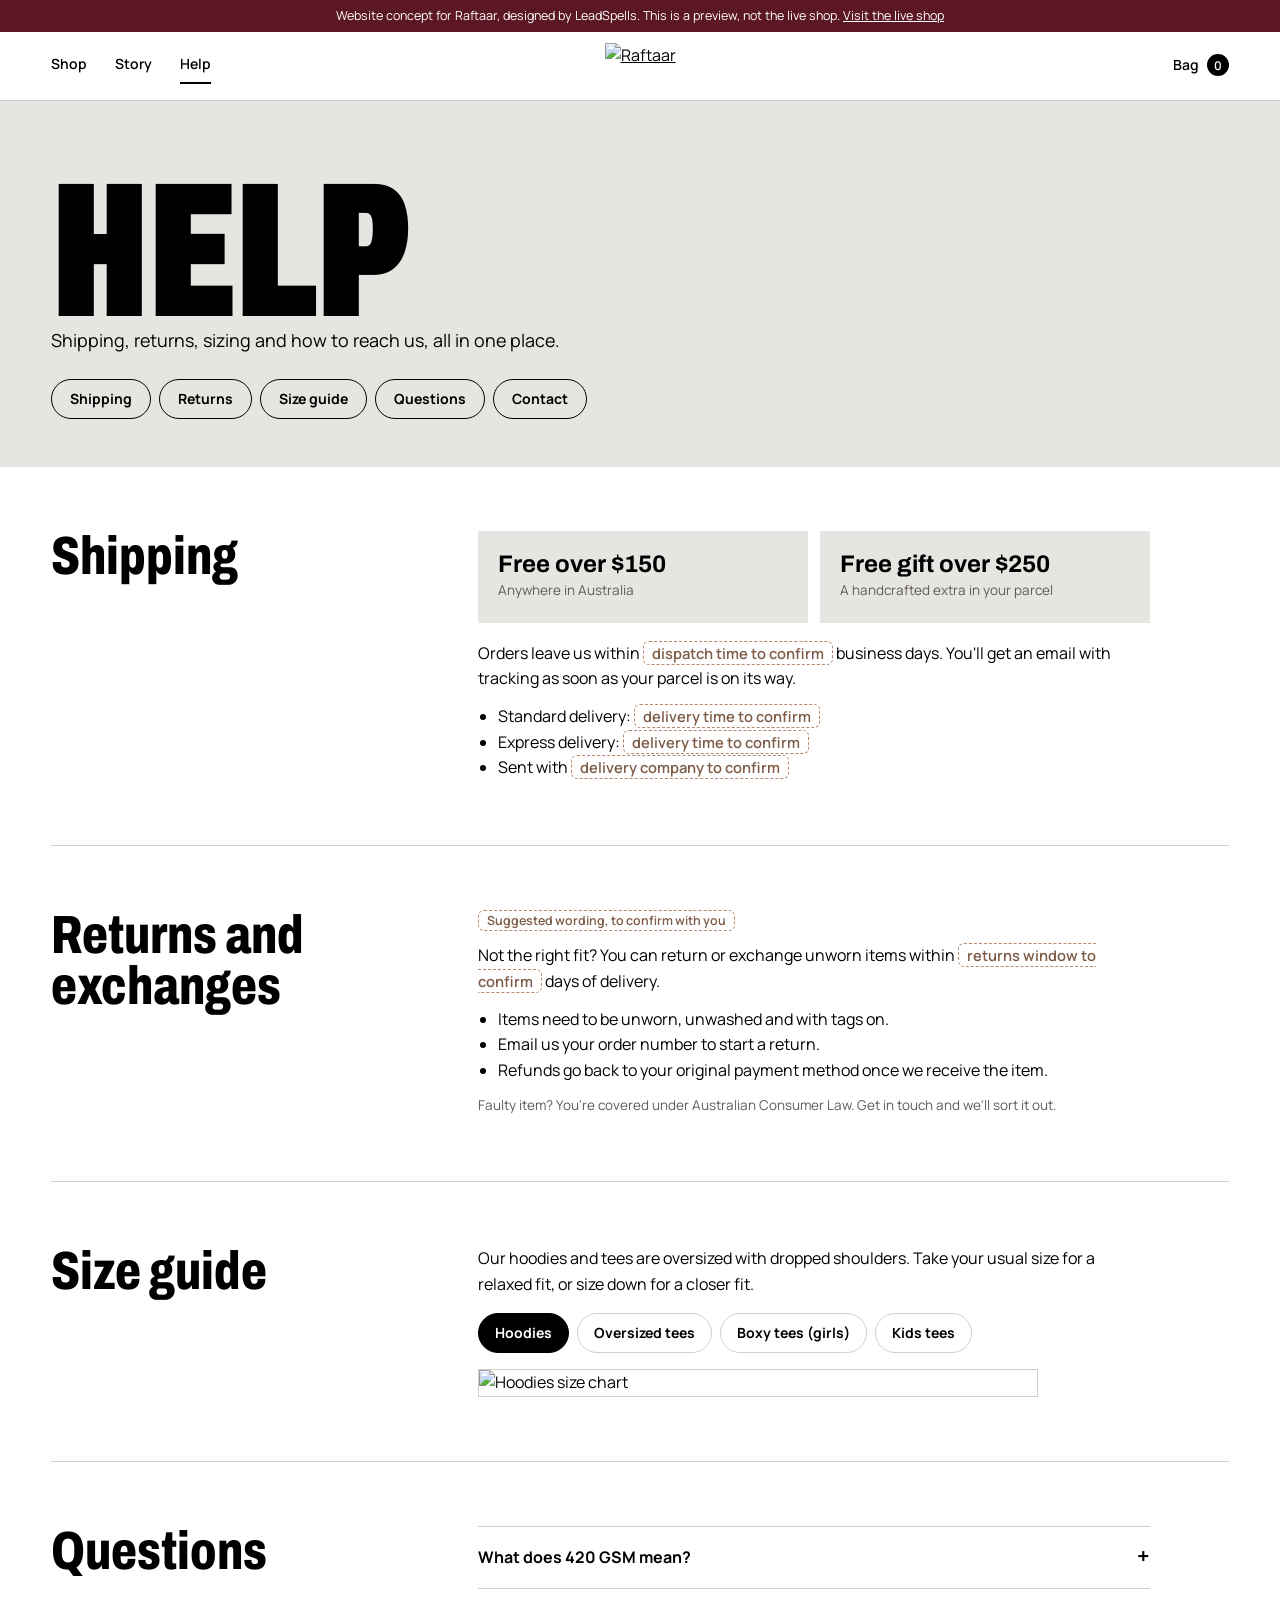
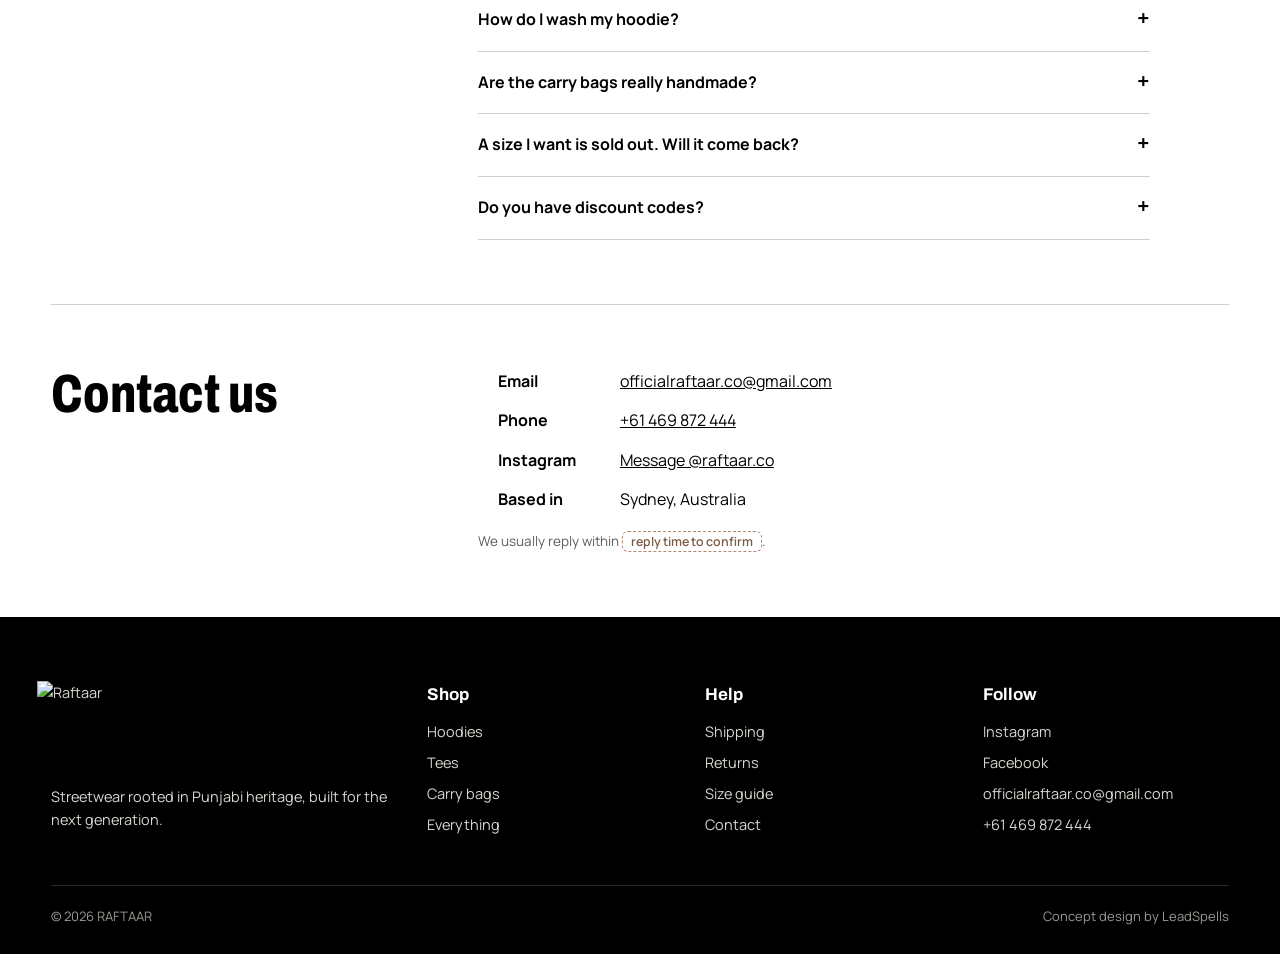
==== help.html @ 3ff2ffd4 "Raftaar website concept preview Co-Authored-By: Claude Opus 5.5 <noreply@anthropic.com> Claude-Sessi" ====
<!doctype html>
<html lang="en">
<head>
<meta charset="utf-8">
<meta name="viewport" content="width=device-width,initial-scale=1">
<meta name="robots" content="noindex,nofollow">
<title>Help | Raftaar concept</title>
<link rel="preconnect" href="https://fonts.googleapis.com"><link rel="preconnect" href="https://fonts.gstatic.com" crossorigin>
<link href="https://fonts.googleapis.com/css2?family=Archivo:wdth,wght@62..125,400..900&family=Manrope:wght@400;500;600;700;800&family=Noto+Sans+Gurmukhi:wght@700;900&display=swap" rel="stylesheet">
<link rel="stylesheet" href="assets/site.css">
</head>
<body data-page="help">
<div id="top"></div>
<main>
<section class="help-head">
  <div class="wrap">
    <h1 class="mega" style="font-size:clamp(88px,15vw,220px)">Help</h1>
    <p class="lead">Shipping, returns, sizing and how to reach us, all in one place.</p>
    <nav class="jump" aria-label="On this page"><a href="#shipping">Shipping</a><a href="#returns">Returns</a><a href="#sizing">Size guide</a><a href="#faq">Questions</a><a href="#contact">Contact</a></nav>
  </div>
</section>

<div class="wrap">
  <section class="hrow" id="shipping">
    <h2 class="h2">Shipping</h2>
    <div class="content">
      <div class="cards2">
        <div><b>Free over $150</b><span class="small">Anywhere in Australia</span></div>
        <div><b>Free gift over $250</b><span class="small">A handcrafted extra in your parcel</span></div>
      </div>
      <p>Orders leave us within <mark class="todo">dispatch time to confirm</mark> business days. You'll get an email with tracking as soon as your parcel is on its way.</p>
      <ul>
        <li>Standard delivery: <mark class="todo">delivery time to confirm</mark></li>
        <li>Express delivery: <mark class="todo">delivery time to confirm</mark></li>
        <li>Sent with <mark class="todo">delivery company to confirm</mark></li>
      </ul>
    </div>
  </section>

  <section class="hrow" id="returns">
    <h2 class="h2">Returns and exchanges</h2>
    <div class="content">
      <p class="small" style="margin-bottom:10px"><mark class="todo">Suggested wording, to confirm with you</mark></p>
      <p>Not the right fit? You can return or exchange unworn items within <mark class="todo">returns window to confirm</mark> days of delivery.</p>
      <ul>
        <li>Items need to be unworn, unwashed and with tags on.</li>
        <li>Email us your order number to start a return.</li>
        <li>Refunds go back to your original payment method once we receive the item.</li>
      </ul>
      <p class="small">Faulty item? You're covered under Australian Consumer Law. Get in touch and we'll sort it out.</p>
    </div>
  </section>

  <section class="hrow" id="sizing">
    <h2 class="h2">Size guide</h2>
    <div class="content">
      <p style="margin-bottom:16px">Our hoodies and tees are oversized with dropped shoulders. Take your usual size for a relaxed fit, or size down for a closer fit.</p>
      <div class="tabs" role="tablist">
        <button role="tab" data-k="hoodie">Hoodies</button>
        <button role="tab" data-k="tee">Oversized tees</button>
        <button role="tab" data-k="boxy">Boxy tees (girls)</button>
        <button role="tab" data-k="kids">Kids tees</button>
      </div>
      <div class="chart"></div>
    </div>
  </section>

  <section class="hrow" id="faq">
    <h2 class="h2">Questions</h2>
    <div class="content acc" style="margin-top:0">
      <details><summary>What does 420 GSM mean?</summary><div class="body"><p>It's the weight of the fabric. 420 GSM fleece is heavy and thick, so the hoodie feels warm and solid and keeps its shape wash after wash.</p></div></details>
      <details><summary>How do I wash my hoodie?</summary><div class="body"><p>Wash cold, inside out, and skip the tumble dryer to keep the print and embroidery looking new. <mark class="todo">care details to confirm</mark></p></div></details>
      <details><summary>Are the carry bags really handmade?</summary><div class="body"><p>Yes. Every carry bag is embroidered by hand by skilled artisans, so no two are exactly alike.</p></div></details>
      <details><summary>A size I want is sold out. Will it come back?</summary><div class="body"><p>Tap "Tell me when it's back" on the product page and we'll email you as soon as it's restocked.</p></div></details>
      <details><summary>Do you have discount codes?</summary><div class="body"><p>Join our email list for 10% off your first order. We also share new drops with the list first.</p></div></details>
    </div>
  </section>

  <section class="hrow" id="contact" style="border-bottom:0">
    <h2 class="h2">Contact us</h2>
    <div class="content">
      <ul class="contact-list">
        <li><b>Email</b><a href="mailto:officialraftaar.co@gmail.com">officialraftaar.co@gmail.com</a></li>
        <li><b>Phone</b><a href="tel:+61469872444">+61 469 872 444</a></li>
        <li><b>Instagram</b><a href="https://www.instagram.com/raftaar.co/" target="_blank" rel="noopener">Message @raftaar.co</a></li>
        <li><b>Based in</b><span>Sydney, Australia</span></li>
      </ul>
      <p class="small" style="margin-top:18px">We usually reply within <mark class="todo">reply time to confirm</mark>.</p>
    </div>
  </section>
</div>
</main>
<div id="foot"></div>
<script src="assets/site.js"></script>
</body>
</html>
---- assets/site.css ----
/* Raftaar website concept by LeadSpells */
:root{
  --studio:#E7E5E1;      /* matches Raftaar's studio photo backdrop */
  --white:#FFFFFF;
  --ink:#000000;
  --wine:#5C1724;        /* MAJAJAN / MINDSET hoodie */
  --tan:#B38970;         /* Raftaar's existing button colour */
  --mute:#5F5C57;
  --line:#D3D0CB;
  --display:"Archivo",system-ui,sans-serif;
  --body:"Manrope",system-ui,sans-serif;
  --gur:"Noto Sans Gurmukhi","Archivo",sans-serif;
  --pad:clamp(16px,4vw,56px);
  --max:1360px;
}
*{box-sizing:border-box;margin:0;padding:0}
html{scroll-behavior:smooth}
body{background:var(--white);color:var(--ink);font-family:var(--body);font-size:16px;line-height:1.6;-webkit-font-smoothing:antialiased;overflow-x:hidden}
img{display:block;max-width:100%}
a{color:inherit}
button{font:inherit;color:inherit;background:none;border:0;cursor:pointer}
:focus-visible{outline:2px solid var(--wine);outline-offset:3px}
.wrap{max-width:var(--max);margin:0 auto;padding:0 var(--pad)}

/* concept strip */
.concept{background:var(--wine);color:#fff;font-size:12.5px;text-align:center;padding:7px 16px;line-height:1.4}
.concept a{text-decoration:underline}

/* header */
.top{position:sticky;top:0;z-index:40;background:rgba(255,255,255,.94);backdrop-filter:blur(8px);border-bottom:1px solid var(--line)}
.top .wrap{display:grid;grid-template-columns:1fr auto 1fr;align-items:center;height:68px}
.top nav{display:flex;gap:28px;font-weight:600;font-size:14px}
.top nav a{text-decoration:none;padding:6px 0;border-bottom:2px solid transparent}
.top nav a[aria-current="page"]{border-color:var(--ink)}
.logo{justify-self:center}
.logo img{height:46px;width:auto}
.bagbtn{justify-self:end;display:flex;align-items:center;gap:8px;font-weight:600;font-size:14px}
.bagbtn .count{display:inline-grid;place-items:center;min-width:22px;height:22px;border-radius:11px;background:var(--ink);color:#fff;font-size:12px;padding:0 6px}
.menubtn{display:none}

/* type */
.mega{font-family:var(--display);font-weight:900;font-stretch:62%;font-variation-settings:"wdth" 62;line-height:.78;letter-spacing:-.01em;text-transform:uppercase}
.h1{font-family:var(--display);font-weight:800;font-stretch:75%;font-variation-settings:"wdth" 75;font-size:clamp(40px,6vw,88px);line-height:.92;letter-spacing:-.01em}
.h2{font-family:var(--display);font-weight:800;font-stretch:75%;font-variation-settings:"wdth" 75;font-size:clamp(32px,4.2vw,60px);line-height:.95}
.h3{font-family:var(--display);font-weight:700;font-size:22px;line-height:1.15}
.lead{font-size:clamp(17px,1.4vw,20px);line-height:1.55;max-width:34em}
.small{font-size:13.5px;color:var(--mute)}
.gur-outline{font-family:var(--gur);font-weight:900;color:transparent;-webkit-text-stroke:2px rgba(92,23,36,.2);line-height:1;white-space:nowrap;pointer-events:none;user-select:none}

/* buttons */
.btn{display:inline-flex;align-items:center;justify-content:center;gap:10px;height:52px;padding:0 28px;border-radius:999px;font-weight:700;font-size:15px;text-decoration:none;border:1.5px solid var(--ink);transition:background .2s,color .2s}
.btn.solid{background:var(--ink);color:#fff}
.btn.solid:hover{background:var(--wine);border-color:var(--wine)}
.btn.ghost:hover{background:var(--ink);color:#fff}
.btn.light{border-color:#fff;color:#fff}
.btn.light:hover{background:#fff;color:var(--ink)}
.btn.block{width:100%}
.linkbtn{font-weight:700;text-decoration:underline;text-underline-offset:4px}

/* HERO */
.hero{position:relative;background:var(--studio);overflow:hidden;min-height:min(92vh,880px);display:flex;flex-direction:column}
.hero-word{position:absolute;left:50%;bottom:-2vw;transform:translateX(-50%);font-size:28vw;color:var(--ink);white-space:nowrap;z-index:1}
.hero-word span{display:inline-block;transform:translateY(110%);animation:rise 1s cubic-bezier(.2,.8,.2,1) forwards}
@keyframes rise{to{transform:translateY(0)}}
.hero-photo{position:absolute;left:50%;bottom:0;transform:translateX(-50%);width:clamp(240px,27vw,420px);aspect-ratio:3/4.2;z-index:2;overflow:hidden;background:#cfccc7}
.hero-photo img{width:100%;height:100%;object-fit:cover;transition:opacity .9s}
.hero-photo img+img{position:absolute;inset:0;opacity:0}
.hero-copy{position:relative;z-index:3;padding:clamp(28px,5vw,64px) var(--pad) 0;display:grid;grid-template-columns:1fr 1fr;gap:24px;max-width:var(--max);margin:0 auto;width:100%}
.hero-copy .left{max-width:360px}
.hero-copy .left p{font-size:18px;line-height:1.45;margin:14px 0 22px}
.newin{justify-self:end;align-self:start;display:grid;grid-template-columns:76px 1fr;gap:14px;align-items:center;background:var(--white);padding:10px 18px 10px 10px;text-decoration:none;max-width:300px}
.newin img{width:76px;height:96px;object-fit:cover;background:var(--studio)}
.newin b{display:block;font-family:var(--display);font-size:18px;line-height:1.1}
.newin span{font-size:13.5px;color:var(--mute)}

/* ticker */
.ticker{background:var(--ink);color:#fff;overflow:hidden;white-space:nowrap;padding:14px 0;font-weight:600;font-size:15px}
.ticker .track{display:inline-flex;gap:40px;animation:tick 34s linear infinite;padding-left:40px}
.ticker i{display:inline-block;width:8px;height:8px;background:var(--tan);transform:rotate(45deg);margin-left:40px;vertical-align:middle}
@keyframes tick{to{transform:translateX(-50%)}}

/* sections */
.sec{padding:clamp(64px,9vw,128px) 0}
.sec.studio{background:var(--studio)}
.sec-head{display:flex;justify-content:space-between;align-items:end;gap:24px;margin-bottom:clamp(28px,4vw,48px);flex-wrap:wrap}
.sec-head p{max-width:30em;color:var(--mute)}

/* feature (giant word behind product) */
.feature{position:relative;overflow:hidden;background:var(--studio)}
.gur-outline.strong{-webkit-text-stroke-color:var(--wine)}
.feature .bgword{position:absolute;top:50%;left:0;transform:translateY(-50%);font-size:clamp(140px,24vw,380px);will-change:transform}
.feature .grid{position:relative;display:grid;grid-template-columns:1fr minmax(260px,420px) 1fr;gap:clamp(20px,4vw,56px);align-items:center}
.feature .photo{position:relative;aspect-ratio:3/4;background:var(--studio);overflow:hidden}
.feature .photo img{position:absolute;inset:0;width:100%;height:100%;object-fit:cover;transition:opacity .5s}
.feature .photo img.back{opacity:0}
.feature .photo.turned img.back{opacity:1}
.feature .photo.turned img.front{opacity:0}
.feature .turn{position:absolute;bottom:14px;left:50%;transform:translateX(-50%);background:#fff;border-radius:999px;padding:9px 18px;font-weight:700;font-size:14px}
.feature .txt p{margin:16px 0 26px;max-width:24em}
.feature .facts{list-style:none;display:grid;gap:12px;font-weight:600}
.feature .facts li{border-top:1px solid var(--line);padding-top:12px}
.price{font-family:var(--display);font-weight:700;font-size:22px}

/* rail */
.rail-stage{position:relative;padding-top:6px}
.rail-bar{position:absolute;left:0;right:0;top:20px;height:8px;border-radius:8px;background:linear-gradient(180deg,#f3f2ef 0%,#cfccc6 45%,#8e8a84 100%);z-index:3}
.rail{position:relative;display:flex;justify-content:safe center;gap:clamp(4px,1vw,14px);overflow-x:auto;scroll-snap-type:x mandatory;scrollbar-width:none;padding:0 4px 30px}
.rail::-webkit-scrollbar{display:none}
.r-item{position:relative;flex:0 0 auto;width:clamp(116px,11vw,150px);perspective:900px;scroll-snap-align:center;-webkit-tap-highlight-color:transparent}
.r-item .hanger{display:block;width:72%;height:44px;margin:0 auto -4px;position:relative;z-index:4}
.r-item .swing{transform-origin:50% 0}
.r-item .garment{position:relative;aspect-ratio:3/4;transform-style:preserve-3d;transform-origin:50% 0;transform:rotateY(34deg) scale(.94);transition:transform .7s cubic-bezier(.2,.8,.2,1),filter .4s}
.r-item .face{position:absolute;inset:0;backface-visibility:hidden;-webkit-backface-visibility:hidden}
.r-item .face img{width:118%;max-width:none;margin:-14% 0 0 -9%;mix-blend-mode:multiply;filter:brightness(1.09) contrast(1.06);-webkit-mask-image:radial-gradient(ellipse 58% 54% at 50% 50%,#000 78%,transparent 100%);mask-image:radial-gradient(ellipse 58% 54% at 50% 50%,#000 78%,transparent 100%)}
.r-item .face.back{transform:rotateY(180deg)}
.rail.focus .r-item:not(.active) .garment{filter:grayscale(.5) opacity(.4)}
.r-item:hover .garment,.r-item.active .garment{transform:rotateY(0) scale(1.12)}
.r-item.active.flipped .garment{transform:rotateY(180deg) scale(1.12)}
.r-item.active .swing{animation:swing 1.4s ease-out}
@keyframes swing{20%{transform:rotate(4deg)}45%{transform:rotate(-3deg)}70%{transform:rotate(1.5deg)}100%{transform:rotate(0)}}
.rail-info{text-align:center;min-height:150px}
.rail-info .name{font-family:var(--display);font-weight:800;font-size:26px}
.rail-info .meta{color:var(--mute);margin-top:4px}
.rail-info .actions{display:flex;gap:10px;justify-content:center;margin-top:16px;flex-wrap:wrap}

/* category tiles */
.cats{display:grid;grid-template-columns:repeat(3,1fr);gap:clamp(10px,1.4vw,20px)}
.cat{position:relative;aspect-ratio:3/4.2;overflow:hidden;background:var(--studio);text-decoration:none;color:#fff}
.cat img{width:100%;height:100%;object-fit:cover;transition:transform .8s cubic-bezier(.2,.8,.2,1)}
.cat:hover img{transform:scale(1.04)}
.cat::after{content:"";position:absolute;inset:0;background:linear-gradient(180deg,transparent 55%,rgba(0,0,0,.55))}
.cat .lbl{position:absolute;left:20px;bottom:16px;z-index:2}
.cat .lbl b{display:block;font-size:clamp(44px,5vw,72px)}
.cat .lbl span{font-weight:600}

/* step-forward row */
.fam{display:flex;gap:8px;height:clamp(420px,46vw,620px)}
.fam .p{position:relative;flex:1 1 0;min-width:0;overflow:hidden;background:var(--studio);transition:flex-grow .6s cubic-bezier(.2,.8,.2,1),filter .5s;cursor:pointer}
.fam .p img{position:absolute;inset:0;width:100%;height:100%;object-fit:cover;object-position:center 20%}
.fam.focus .p:not(.on){filter:grayscale(1) brightness(.92)}
.fam .p.on{flex-grow:3.2}
.fam .cap{position:absolute;left:0;right:0;bottom:0;padding:18px;background:linear-gradient(transparent,rgba(0,0,0,.6));color:#fff;opacity:0;transform:translateY(12px);transition:.45s}
.fam .p.on .cap{opacity:1;transform:none}
.fam .cap b{font-family:var(--display);font-size:22px;display:block}
.fam .cap span{font-size:15px}
.fam .cap a{color:#fff;font-weight:700;font-size:14px}

/* proof */
.quote{font-family:var(--display);font-weight:800;font-stretch:75%;font-variation-settings:"wdth" 75;font-size:clamp(34px,5vw,72px);line-height:1;max-width:14em}
.quote-src{margin-top:16px;color:var(--mute)}
.facts4{display:grid;grid-template-columns:repeat(4,1fr);gap:0;margin-top:clamp(40px,6vw,72px);border-top:1.5px solid var(--ink)}
.facts4 div{padding:22px 20px 0 0}
.facts4 b{display:block;font-family:var(--display);font-size:clamp(22px,2.2vw,30px);line-height:1.05;margin-bottom:6px}
.facts4 span{color:var(--mute);font-size:14.5px}

/* join */
.join{background:var(--wine);color:#fff}
.join .wrap{display:grid;grid-template-columns:1.2fr 1fr;gap:40px;align-items:end}
.join form{display:flex;gap:10px;flex-wrap:wrap}
.join input{flex:1 1 220px;height:52px;border-radius:999px;border:1.5px solid rgba(255,255,255,.6);background:transparent;color:#fff;padding:0 22px;font:inherit}
.join input::placeholder{color:rgba(255,255,255,.75)}
.join .btn{background:#fff;color:var(--wine);border-color:#fff}
.join .note{flex-basis:100%;font-size:13.5px;opacity:.85;min-height:20px}

/* footer */
footer{background:var(--ink);color:#d9d6d1;padding:64px 0 28px;font-size:14.5px}
footer .cols{display:grid;grid-template-columns:1.4fr 1fr 1fr 1fr;gap:32px}
footer img{height:88px;margin-left:-14px;width:auto;margin-bottom:16px}
footer h4{color:#fff;font-family:var(--display);font-size:17px;margin-bottom:12px}
footer ul{list-style:none;display:grid;gap:8px}
footer a{text-decoration:none}
footer a:hover{color:#fff;text-decoration:underline}
footer .base{margin-top:48px;padding-top:20px;border-top:1px solid #2a2a2a;display:flex;justify-content:space-between;gap:16px;flex-wrap:wrap;font-size:13px;color:#9c9893}

/* SHOP */
.shop-head{padding:clamp(40px,6vw,80px) 0 28px;background:var(--studio)}
.shop-head .row{display:flex;justify-content:space-between;align-items:end;gap:24px;flex-wrap:wrap}
.chips{display:flex;gap:8px;flex-wrap:wrap;margin-top:28px}
.chip{height:40px;padding:0 18px;border-radius:999px;border:1.5px solid var(--ink);font-weight:700;font-size:14px}
.chip[aria-pressed="true"]{background:var(--ink);color:#fff}
.sort{height:40px;border-radius:999px;border:1.5px solid var(--line);padding:0 14px;font:inherit;font-weight:600;background:#fff}
.grid-p{display:grid;grid-template-columns:repeat(4,1fr);gap:clamp(12px,1.6vw,24px) clamp(10px,1.2vw,18px);padding:clamp(28px,4vw,48px) 0 clamp(64px,8vw,110px)}
.card{text-decoration:none;display:block}
.card .ph{position:relative;aspect-ratio:4/5;background:var(--studio);overflow:hidden}
.card .ph img{position:absolute;inset:0;width:100%;height:100%;object-fit:cover;transition:opacity .45s}
.card .ph img.alt{opacity:0}
.card:hover .ph img.alt{opacity:1}
.card .tag{position:absolute;top:10px;left:10px;background:#fff;border:1px solid var(--line);font-size:12.5px;font-weight:700;padding:4px 10px;border-radius:999px;z-index:2}
.card .tag.wine{background:var(--wine);border-color:var(--wine);color:#fff}
.card .row{display:flex;justify-content:space-between;gap:10px;margin-top:12px;align-items:baseline}
.card .nm{font-weight:700;font-size:15.5px;line-height:1.3}
.card .pr{font-weight:700;white-space:nowrap}
.card .dots{display:flex;gap:6px;margin-top:8px}
.card .dots i{width:14px;height:14px;border-radius:50%;border:1px solid rgba(0,0,0,.25)}
.card .gur{font-family:var(--gur);font-weight:700;color:var(--wine);font-size:15px}

/* PRODUCT */
.pdp{display:grid;grid-template-columns:1.35fr 1fr;gap:clamp(24px,4vw,64px);padding:clamp(24px,3vw,40px) 0 clamp(64px,8vw,110px)}
.gallery{display:grid;grid-template-columns:1fr 1fr;gap:8px;align-content:start}
.gallery figure{background:var(--studio);aspect-ratio:4/5;overflow:hidden}
.gallery figure:first-child{grid-column:1/-1;aspect-ratio:1/1}
.gallery img{width:100%;height:100%;object-fit:cover}
.buy{position:sticky;top:92px;align-self:start}
.crumb{font-size:13.5px;color:var(--mute);margin-bottom:14px}
.crumb a{text-decoration:none}
.buy .h1{font-size:clamp(40px,4.4vw,64px)}
.buy .tagline{margin:12px 0 16px;font-size:17px;max-width:28em}
.opt{margin-top:24px}
.opt-h{display:flex;justify-content:space-between;align-items:baseline;font-weight:700;margin-bottom:10px}
.swatches{display:flex;gap:10px}
.sw{width:40px;height:40px;border-radius:50%;border:1px solid rgba(0,0,0,.2);position:relative}
.sw[aria-pressed="true"]::after{content:"";position:absolute;inset:-5px;border-radius:50%;border:2px solid var(--ink)}
.sizes{display:grid;grid-template-columns:repeat(5,1fr);gap:8px}
.sz{height:48px;border:1.5px solid var(--line);font-weight:700;border-radius:6px}
.sz[aria-pressed="true"]{border-color:var(--ink);background:var(--ink);color:#fff}
.sz.out{color:#9a968f;background:repeating-linear-gradient(135deg,transparent 0 6px,#f0eeea 6px 7px)}
.sz.out[aria-pressed="true"]{background:var(--mute);border-color:var(--mute);color:#fff}
.notify{display:none;margin-top:12px;gap:8px}
.notify.show{display:flex}
.notify input{flex:1;height:48px;border:1.5px solid var(--line);border-radius:999px;padding:0 18px;font:inherit}
.shipnote{margin-top:16px;font-size:14.5px;color:var(--mute)}
.shipnote b{color:var(--ink)}
.acc{margin-top:28px;border-top:1px solid var(--line)}
.acc details{border-bottom:1px solid var(--line)}
.acc summary{list-style:none;cursor:pointer;padding:18px 0;font-weight:700;display:flex;justify-content:space-between}
.acc summary::-webkit-details-marker{display:none}
.acc summary::after{content:"+";font-size:22px;line-height:1}
.acc details[open] summary::after{content:"–"}
.acc .body{padding:0 0 20px;color:#2b2a28}
.acc ul{padding-left:18px}
.todo{background:transparent;border:1.5px dashed var(--tan);color:#7d5b46;padding:1px 8px;border-radius:6px;font-weight:600;font-size:.92em}

/* drawers */
.scrim{position:fixed;inset:0;background:rgba(0,0,0,.4);opacity:0;pointer-events:none;transition:opacity .3s;z-index:60}
.scrim.on{opacity:1;pointer-events:auto}
.drawer{position:fixed;top:0;right:0;height:100%;width:min(440px,100%);background:#fff;z-index:70;transform:translateX(100%);transition:transform .45s cubic-bezier(.2,.8,.2,1);display:flex;flex-direction:column}
.drawer.on{transform:none}
.drawer header{display:flex;justify-content:space-between;align-items:center;padding:20px 24px;border-bottom:1px solid var(--line)}
.drawer header b{font-family:var(--display);font-size:22px}
.drawer .inner{flex:1;overflow:auto;padding:20px 24px}
.drawer footer{background:#fff;color:var(--ink);padding:18px 24px 24px;border-top:1px solid var(--line);font-size:15px}
.meter{margin-bottom:18px}
.meter p{font-size:14.5px;margin-bottom:8px}
.meter .bar{height:6px;background:var(--studio);border-radius:6px;overflow:hidden}
.meter .bar i{display:block;height:100%;background:var(--wine);transition:width .5s}
.line{display:grid;grid-template-columns:72px 1fr auto;gap:14px;padding:14px 0;border-bottom:1px solid var(--line);align-items:center}
.line img{width:72px;height:90px;object-fit:cover;background:var(--studio)}
.line .q{display:flex;align-items:center;gap:10px;margin-top:6px;font-weight:700}
.line .q button{width:28px;height:28px;border:1px solid var(--line);border-radius:50%}
.addons{margin-top:22px}
.addons h5{font-family:var(--display);font-size:17px;margin-bottom:10px}
.addon{display:grid;grid-template-columns:56px 1fr auto;gap:12px;align-items:center;padding:8px 0}
.addon img{width:56px;height:56px;object-fit:cover;background:var(--studio)}
.addon button{border:1.5px solid var(--ink);border-radius:999px;padding:6px 14px;font-weight:700;font-size:13px}
.total{display:flex;justify-content:space-between;font-weight:700;font-size:17px;margin-bottom:12px}
.empty{color:var(--mute);padding:20px 0}
.chart img{width:100%;border:1px solid var(--line)}

/* STORY */
.story-hero{position:relative;height:min(92vh,900px);overflow:hidden;background:#5a4a35}
.story-hero img{width:100%;height:100%;object-fit:cover;object-position:center 40%}
.story-hero .mega{position:absolute;left:var(--pad);bottom:-1.6vw;font-size:21vw;color:#fff;mix-blend-mode:normal}
.story-hero p{position:absolute;right:var(--pad);top:clamp(28px,6vw,72px);max-width:340px;color:#fff;font-size:19px;line-height:1.4;text-shadow:0 1px 18px rgba(0,0,0,.35)}
.chapter{display:grid;grid-template-columns:1fr 1fr;gap:clamp(24px,5vw,80px);align-items:center}
.chapter.flip .media{order:2}
.chapter .media{aspect-ratio:4/5;background:var(--studio);overflow:hidden}
.chapter .media img{width:100%;height:100%;object-fit:cover}
.chapter p+p{margin-top:14px}
.chapter .txt{max-width:34em}
.meaning{display:grid;grid-template-columns:repeat(4,1fr);gap:clamp(12px,1.6vw,22px)}
.meaning a{text-decoration:none}
.meaning .ph{aspect-ratio:3/4;background:var(--studio);overflow:hidden;margin-bottom:12px}
.meaning img{width:100%;height:100%;object-fit:cover}
.meaning b{font-family:var(--display);font-size:24px;display:block}
.meaning span{color:var(--mute);font-size:15px}
.totes{display:grid;grid-template-columns:repeat(7,1fr);gap:10px}
.totes a{text-decoration:none;text-align:center}
.totes .ph{aspect-ratio:3/4;background:var(--studio);overflow:hidden;margin-bottom:8px}
.totes img{width:100%;height:100%;object-fit:cover}
.totes span{font-family:var(--gur);font-weight:700;color:var(--wine)}
.closing{text-align:center}
.closing .h1{max-width:12em;margin:0 auto 26px}
.bgword-wrap{position:relative;overflow:hidden}
.bgword-wrap .gur-outline{position:absolute;left:-1vw;bottom:-.22em;font-size:clamp(120px,20vw,320px)}

/* HELP */
.help-head{background:var(--studio);padding:clamp(40px,6vw,80px) 0 clamp(28px,4vw,48px)}
.jump{display:flex;gap:8px;flex-wrap:wrap;margin-top:24px}
.jump a{height:40px;display:inline-flex;align-items:center;padding:0 18px;border-radius:999px;border:1.5px solid var(--ink);font-weight:700;font-size:14px;text-decoration:none}
.jump a:hover{background:var(--ink);color:#fff}
.hrow{display:grid;grid-template-columns:minmax(200px,1fr) 2fr;gap:clamp(20px,4vw,64px);padding:clamp(40px,5vw,64px) 0;border-bottom:1px solid var(--line);scroll-margin-top:90px}
.hrow .content{max-width:42em}
.hrow .content p+p,.hrow .content p+ul,.hrow .content ul+p{margin-top:12px}
.hrow ul{padding-left:20px}
.cards2{display:grid;grid-template-columns:1fr 1fr;gap:12px;margin-bottom:18px}
.cards2 div{background:var(--studio);padding:20px}
.cards2 b{display:block;font-family:var(--display);font-size:24px;line-height:1.1}
.tabs{display:flex;gap:8px;flex-wrap:wrap;margin-bottom:16px}
.tabs button{height:40px;padding:0 16px;border-radius:999px;border:1.5px solid var(--line);font-weight:700;font-size:14px}
.tabs button[aria-selected="true"]{border-color:var(--ink);background:var(--ink);color:#fff}
.chart img{max-width:560px}
.contact-list{list-style:none;display:grid;gap:14px}
.contact-list li{display:grid;grid-template-columns:110px 1fr;gap:12px}
.contact-list b{font-weight:700}

/* responsive */
@media (max-width:1000px){
  .facts4{grid-template-columns:repeat(2,1fr)}
}
@media (max-width:900px){
  .grid-p{grid-template-columns:repeat(3,1fr)}
  .grid-p.more{grid-template-columns:repeat(4,1fr)}
}
@media (max-width:760px){
  .top .wrap{grid-template-columns:auto 1fr auto;height:60px}
  .top nav{display:none}
  .top nav.open{display:flex;position:absolute;top:60px;left:0;right:0;background:#fff;flex-direction:column;gap:0;border-bottom:1px solid var(--line)}
  .top nav.open a{padding:16px var(--pad);border:0;border-top:1px solid var(--line)}
  .menubtn{display:block;font-weight:700;font-size:14px}
  .logo{justify-self:center}
  .logo img{height:40px}
  .hero{min-height:640px}
  .hero-copy{grid-template-columns:1fr}
  .hero-copy .left p{font-size:16px}
  .newin{display:none}
  .hero-photo{width:62vw}
  .hero-word{bottom:-1vw}
  .feature .grid{grid-template-columns:1fr}
  .feature .photo{max-width:420px;width:100%;margin:0 auto}
  .cats{grid-template-columns:1fr;gap:10px}
  .cat{aspect-ratio:4/3.4}
  .fam{display:flex;overflow-x:auto;scroll-snap-type:x mandatory;height:auto;gap:8px;scrollbar-width:none}
  .fam .p{flex:0 0 72vw;aspect-ratio:3/4.3;scroll-snap-align:center}
  .fam .p.on{flex-grow:0}
  .fam.focus .p:not(.on){filter:none}
  .fam .cap{opacity:1;transform:none}
  .join .wrap{grid-template-columns:1fr}
  footer .cols{grid-template-columns:1fr 1fr}
  .grid-p,.grid-p.more{grid-template-columns:repeat(2,1fr)}
  .pdp{grid-template-columns:1fr}
  .gallery{display:flex;overflow-x:auto;scroll-snap-type:x mandatory;gap:6px;margin:0 calc(var(--pad)*-1);padding:0 var(--pad);scrollbar-width:none}
  .gallery figure,.gallery figure:first-child{flex:0 0 86%;aspect-ratio:4/5;scroll-snap-align:center}
  .buy{position:static}
  .chapter,.chapter.flip{grid-template-columns:1fr}
  .chapter.flip .media{order:0}
  .story-hero p{left:var(--pad);right:var(--pad);font-size:17px}
  .story-hero .mega{font-size:24vw}
  .meaning{grid-template-columns:1fr 1fr}
  .totes{display:flex;overflow-x:auto;scroll-snap-type:x mandatory;scrollbar-width:none;margin:0 calc(var(--pad)*-1);padding:0 var(--pad)}
  .totes a{flex:0 0 38vw;scroll-snap-align:start}
  .hrow{grid-template-columns:1fr}
  .cards2{grid-template-columns:1fr}
  .facts4{grid-template-columns:1fr 1fr}
  .r-item{width:40vw}
  .rail{justify-content:flex-start;padding:0 24vw 30px}
}
@media (prefers-reduced-motion:reduce){
  *,*::before,*::after{animation:none!important;transition:none!important}
  .hero-word span{transform:none}
  .ticker .track{animation:none}
}
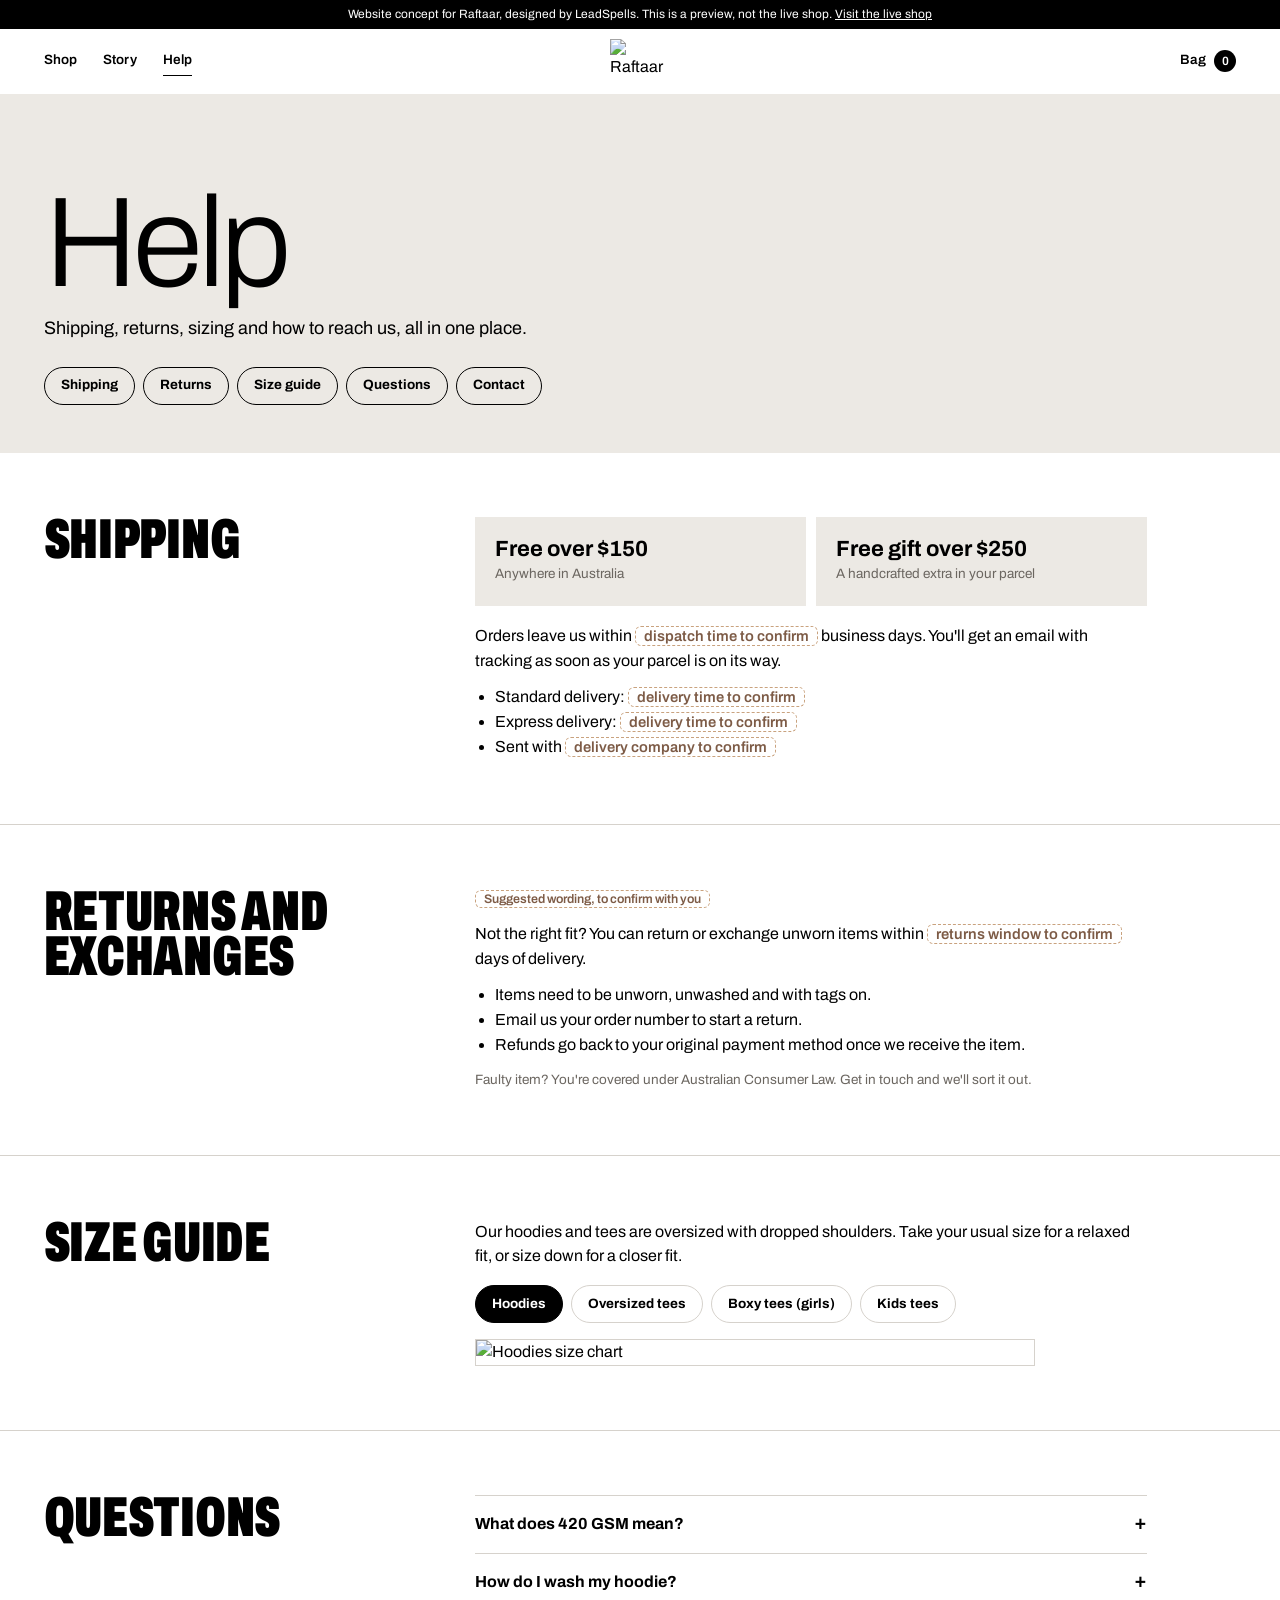
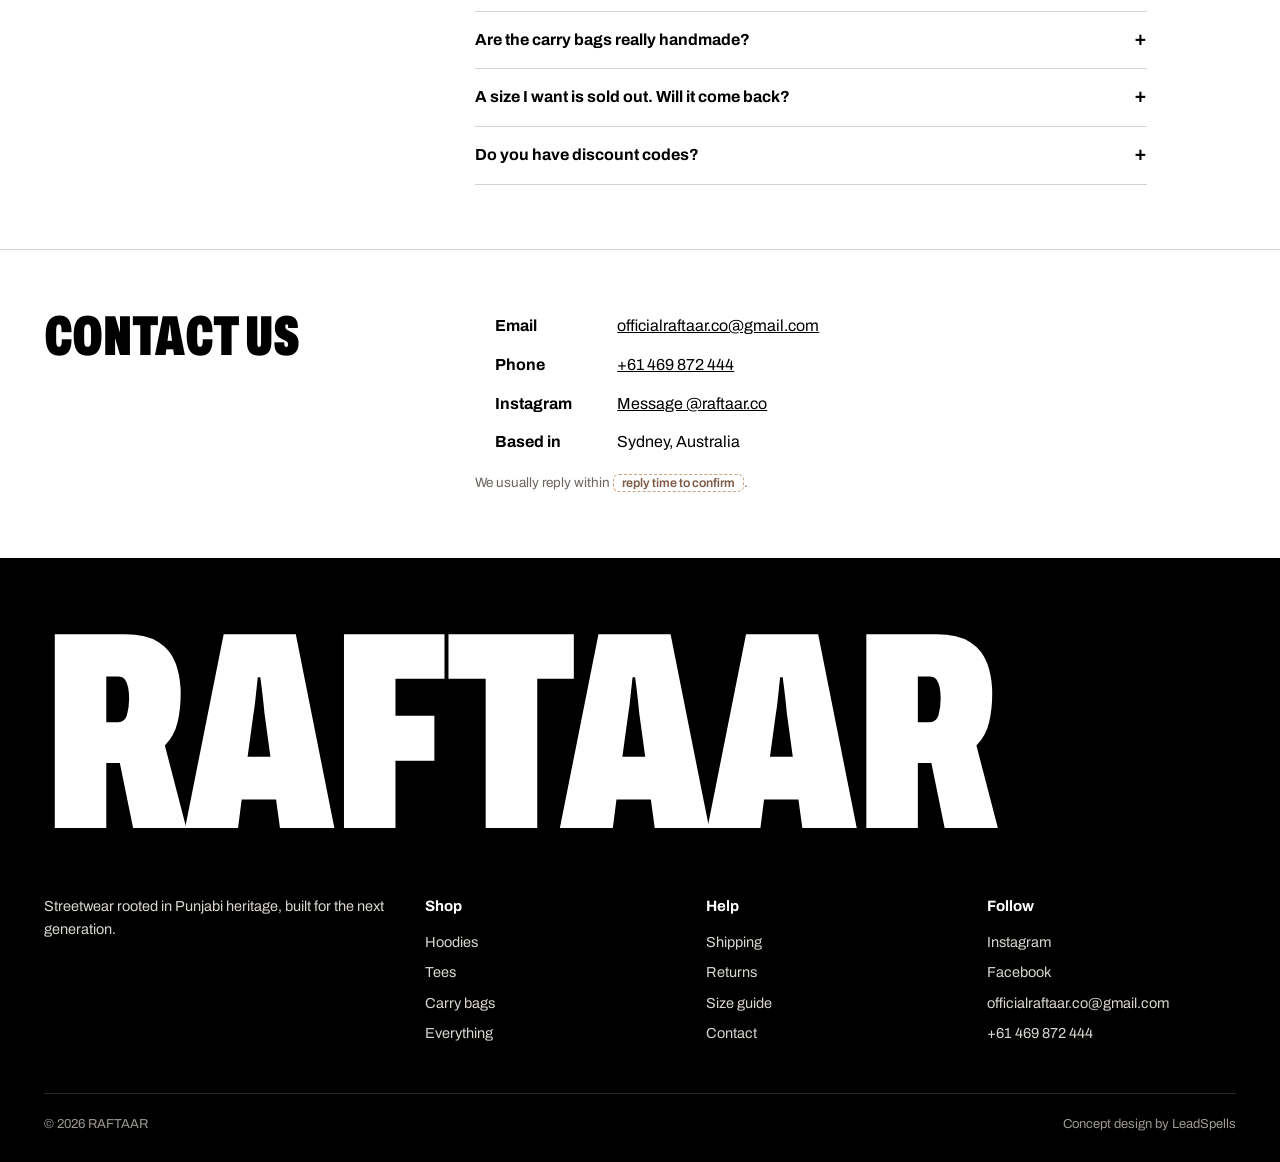
==== commit 11bce853: "Rebuild concept around cut-out product and model photos Co-Authored-By: Claude Opus 5.5 <noreply@ant" ====
--- a/help.html
+++ b/help.html
@@ -6,23 +6,23 @@
 <meta name="robots" content="noindex,nofollow">
 <title>Help | Raftaar concept</title>
 <link rel="preconnect" href="https://fonts.googleapis.com"><link rel="preconnect" href="https://fonts.gstatic.com" crossorigin>
-<link href="https://fonts.googleapis.com/css2?family=Archivo:wdth,wght@62..125,400..900&family=Manrope:wght@400;500;600;700;800&family=Noto+Sans+Gurmukhi:wght@700;900&display=swap" rel="stylesheet">
+<link href="https://fonts.googleapis.com/css2?family=Archivo:wdth,wght@62..125,300..900&family=Noto+Sans+Gurmukhi:wght@700;900&display=swap" rel="stylesheet">
 <link rel="stylesheet" href="assets/site.css">
 </head>
 <body data-page="help">
 <div id="top"></div>
 <main>
 <section class="help-head">
-  <div class="wrap">
-    <h1 class="mega" style="font-size:clamp(88px,15vw,220px)">Help</h1>
+  <div>
+    <h1 class="thin">Help</h1>
     <p class="lead">Shipping, returns, sizing and how to reach us, all in one place.</p>
     <nav class="jump" aria-label="On this page"><a href="#shipping">Shipping</a><a href="#returns">Returns</a><a href="#sizing">Size guide</a><a href="#faq">Questions</a><a href="#contact">Contact</a></nav>
   </div>
 </section>
 
-<div class="wrap">
+<div>
   <section class="hrow" id="shipping">
-    <h2 class="h2">Shipping</h2>
+    <h2 class="cond">Shipping</h2>
     <div class="content">
       <div class="cards2">
         <div><b>Free over $150</b><span class="small">Anywhere in Australia</span></div>
@@ -38,7 +38,7 @@
   </section>
 
   <section class="hrow" id="returns">
-    <h2 class="h2">Returns and exchanges</h2>
+    <h2 class="cond">Returns and exchanges</h2>
     <div class="content">
       <p class="small" style="margin-bottom:10px"><mark class="todo">Suggested wording, to confirm with you</mark></p>
       <p>Not the right fit? You can return or exchange unworn items within <mark class="todo">returns window to confirm</mark> days of delivery.</p>
@@ -52,7 +52,7 @@
   </section>
 
   <section class="hrow" id="sizing">
-    <h2 class="h2">Size guide</h2>
+    <h2 class="cond">Size guide</h2>
     <div class="content">
       <p style="margin-bottom:16px">Our hoodies and tees are oversized with dropped shoulders. Take your usual size for a relaxed fit, or size down for a closer fit.</p>
       <div class="tabs" role="tablist">
@@ -66,7 +66,7 @@
   </section>
 
   <section class="hrow" id="faq">
-    <h2 class="h2">Questions</h2>
+    <h2 class="cond">Questions</h2>
     <div class="content acc" style="margin-top:0">
       <details><summary>What does 420 GSM mean?</summary><div class="body"><p>It's the weight of the fabric. 420 GSM fleece is heavy and thick, so the hoodie feels warm and solid and keeps its shape wash after wash.</p></div></details>
       <details><summary>How do I wash my hoodie?</summary><div class="body"><p>Wash cold, inside out, and skip the tumble dryer to keep the print and embroidery looking new. <mark class="todo">care details to confirm</mark></p></div></details>
@@ -77,7 +77,7 @@
   </section>
 
   <section class="hrow" id="contact" style="border-bottom:0">
-    <h2 class="h2">Contact us</h2>
+    <h2 class="cond">Contact us</h2>
     <div class="content">
       <ul class="contact-list">
         <li><b>Email</b><a href="mailto:officialraftaar.co@gmail.com">officialraftaar.co@gmail.com</a></li>
--- a/assets/site.css
+++ b/assets/site.css
@@ -1,361 +1,419 @@
 /* Raftaar website concept by LeadSpells */
 :root{
-  --studio:#E7E5E1;      /* matches Raftaar's studio photo backdrop */
+  --bone:#ECE9E4;
   --white:#FFFFFF;
   --ink:#000000;
-  --wine:#5C1724;        /* MAJAJAN / MINDSET hoodie */
-  --tan:#B38970;         /* Raftaar's existing button colour */
-  --mute:#5F5C57;
-  --line:#D3D0CB;
-  --display:"Archivo",system-ui,sans-serif;
-  --body:"Manrope",system-ui,sans-serif;
+  --wine:#5C1724;
+  --tan:#C9A27E;
+  --mute:#6B6660;
+  --line:#D6D2CC;
+  --f:"Archivo",system-ui,sans-serif;
   --gur:"Noto Sans Gurmukhi","Archivo",sans-serif;
-  --pad:clamp(16px,4vw,56px);
-  --max:1360px;
+  --pad:clamp(16px,3.4vw,48px);
+  --ease:cubic-bezier(.2,.8,.2,1);
 }
 *{box-sizing:border-box;margin:0;padding:0}
 html{scroll-behavior:smooth}
-body{background:var(--white);color:var(--ink);font-family:var(--body);font-size:16px;line-height:1.6;-webkit-font-smoothing:antialiased;overflow-x:hidden}
+body{background:var(--white);color:var(--ink);font-family:var(--f);font-size:16px;line-height:1.55;-webkit-font-smoothing:antialiased;overflow-x:hidden}
 img{display:block;max-width:100%}
 a{color:inherit}
 button{font:inherit;color:inherit;background:none;border:0;cursor:pointer}
 :focus-visible{outline:2px solid var(--wine);outline-offset:3px}
-.wrap{max-width:var(--max);margin:0 auto;padding:0 var(--pad)}
-
-/* concept strip */
-.concept{background:var(--wine);color:#fff;font-size:12.5px;text-align:center;padding:7px 16px;line-height:1.4}
+.wrap{padding:0 var(--pad)}
+
+/* type */
+.cond{font-weight:900;font-stretch:62%;font-variation-settings:"wdth" 62;text-transform:uppercase;line-height:.8;letter-spacing:-.005em}
+.thin{font-weight:300;letter-spacing:-.035em;line-height:.95}
+.small{font-size:13.5px;color:var(--mute)}
+.gur{font-family:var(--gur);font-weight:700}
+
+/* concept strip + header */
+.concept{position:relative;z-index:61;background:var(--ink);color:#fff;font-size:12px;text-align:center;padding:6px 16px;line-height:1.4}
 .concept a{text-decoration:underline}
-
-/* header */
-.top{position:sticky;top:0;z-index:40;background:rgba(255,255,255,.94);backdrop-filter:blur(8px);border-bottom:1px solid var(--line)}
-.top .wrap{display:grid;grid-template-columns:1fr auto 1fr;align-items:center;height:68px}
-.top nav{display:flex;gap:28px;font-weight:600;font-size:14px}
-.top nav a{text-decoration:none;padding:6px 0;border-bottom:2px solid transparent}
-.top nav a[aria-current="page"]{border-color:var(--ink)}
-.logo{justify-self:center}
-.logo img{height:46px;width:auto}
-.bagbtn{justify-self:end;display:flex;align-items:center;gap:8px;font-weight:600;font-size:14px}
-.bagbtn .count{display:inline-grid;place-items:center;min-width:22px;height:22px;border-radius:11px;background:var(--ink);color:#fff;font-size:12px;padding:0 6px}
-.menubtn{display:none}
-
-/* type */
-.mega{font-family:var(--display);font-weight:900;font-stretch:62%;font-variation-settings:"wdth" 62;line-height:.78;letter-spacing:-.01em;text-transform:uppercase}
-.h1{font-family:var(--display);font-weight:800;font-stretch:75%;font-variation-settings:"wdth" 75;font-size:clamp(40px,6vw,88px);line-height:.92;letter-spacing:-.01em}
-.h2{font-family:var(--display);font-weight:800;font-stretch:75%;font-variation-settings:"wdth" 75;font-size:clamp(32px,4.2vw,60px);line-height:.95}
-.h3{font-family:var(--display);font-weight:700;font-size:22px;line-height:1.15}
-.lead{font-size:clamp(17px,1.4vw,20px);line-height:1.55;max-width:34em}
-.small{font-size:13.5px;color:var(--mute)}
-.gur-outline{font-family:var(--gur);font-weight:900;color:transparent;-webkit-text-stroke:2px rgba(92,23,36,.2);line-height:1;white-space:nowrap;pointer-events:none;user-select:none}
+.top{position:sticky;top:0;z-index:60;background:var(--white);transition:background .4s,color .4s,border-color .4s;border-bottom:1px solid transparent}
+.top .bar{display:grid;grid-template-columns:1fr auto 1fr;align-items:center;height:64px;padding:0 var(--pad)}
+.top nav{display:flex;gap:26px;font-weight:600;font-size:13.5px;letter-spacing:.01em}
+.top nav a{text-decoration:none;padding:4px 0;border-bottom:1.5px solid transparent}
+.top nav a[aria-current="page"]{border-color:currentColor}
+.logo{justify-self:center;position:relative;display:block;height:44px;width:60px}
+.logo img{position:absolute;inset:0;height:44px;width:auto;margin:0 auto;transition:opacity .4s}
+.logo .w{opacity:0}
+.bagbtn{justify-self:end;display:flex;align-items:center;gap:8px;font-weight:600;font-size:13.5px}
+.bagbtn .count{display:inline-grid;place-items:center;min-width:22px;height:22px;border-radius:11px;background:currentColor;padding:0 6px}
+.bagbtn .count span{color:var(--white);font-size:12px}
+.menubtn{display:none;font-weight:600;font-size:13.5px}
+body.has-hero .top{position:fixed;left:0;right:0;top:26px;background:transparent;color:#fff}
+body.has-hero .top .logo .w{opacity:1}
+body.has-hero .top .logo .b{opacity:0}
+body.has-hero .top .bagbtn .count span{color:var(--ink)}
+body.has-hero.scrolled .top{top:0;background:rgba(255,255,255,.92);backdrop-filter:blur(10px);color:var(--ink);border-color:var(--line)}
+body.has-hero.scrolled .top .logo .w{opacity:0}
+body.has-hero.scrolled .top .logo .b{opacity:1}
+body.has-hero.scrolled .top .bagbtn .count span{color:#fff}
 
 /* buttons */
-.btn{display:inline-flex;align-items:center;justify-content:center;gap:10px;height:52px;padding:0 28px;border-radius:999px;font-weight:700;font-size:15px;text-decoration:none;border:1.5px solid var(--ink);transition:background .2s,color .2s}
-.btn.solid{background:var(--ink);color:#fff}
+.btn{display:inline-flex;align-items:center;justify-content:center;height:50px;padding:0 26px;border-radius:999px;font-weight:700;font-size:14.5px;text-decoration:none;border:1.5px solid currentColor;transition:background .25s,color .25s,border-color .25s,transform .25s}
+.btn.solid{background:var(--ink);border-color:var(--ink);color:#fff}
 .btn.solid:hover{background:var(--wine);border-color:var(--wine)}
-.btn.ghost:hover{background:var(--ink);color:#fff}
-.btn.light{border-color:#fff;color:#fff}
-.btn.light:hover{background:#fff;color:var(--ink)}
+.btn.light{background:#fff;border-color:#fff;color:var(--ink)}
+.btn.light:hover{background:transparent;color:#fff}
+.btn.ghost:hover{background:var(--ink);color:#fff;border-color:var(--ink)}
 .btn.block{width:100%}
 .linkbtn{font-weight:700;text-decoration:underline;text-underline-offset:4px}
 
-/* HERO */
-.hero{position:relative;background:var(--studio);overflow:hidden;min-height:min(92vh,880px);display:flex;flex-direction:column}
-.hero-word{position:absolute;left:50%;bottom:-2vw;transform:translateX(-50%);font-size:28vw;color:var(--ink);white-space:nowrap;z-index:1}
-.hero-word span{display:inline-block;transform:translateY(110%);animation:rise 1s cubic-bezier(.2,.8,.2,1) forwards}
+/* ---------- HOME: hero ---------- */
+.hero{position:relative;height:100vh;min-height:620px;overflow:hidden;background:#000;color:#fff}
+.hero .shots img{position:absolute;inset:0;width:100%;height:100%;object-fit:cover;opacity:0;transform:scale(1.12);transition:opacity 1.6s ease,transform 9s linear}
+.hero .shots img.on{opacity:1;transform:scale(1)}
+.hero::after{content:"";position:absolute;inset:0;background:linear-gradient(180deg,rgba(0,0,0,.45) 0%,rgba(0,0,0,0) 30%,rgba(0,0,0,0) 50%,rgba(0,0,0,.7) 100%);pointer-events:none}
+.hero .mark{position:absolute;left:0;right:0;top:50%;transform:translateY(-50%);z-index:2;text-align:center}
+.hero .mark h1{font-size:clamp(96px,21vw,340px);overflow:hidden;padding-bottom:.02em}
+.hero .mark h1 span{display:inline-block;transform:translateY(105%);animation:rise 1.1s var(--ease) forwards}
+.hero .mark p{font-weight:600;font-size:clamp(13px,1.1vw,15px);letter-spacing:.22em;margin-top:18px;opacity:0;animation:fade .8s .9s forwards}
+.hero .mark .btn{margin-top:22px;opacity:0;animation:fade .8s 1.1s forwards}
+.hero .foot{position:absolute;left:var(--pad);right:var(--pad);bottom:28px;z-index:2;display:flex;justify-content:space-between;align-items:end;gap:24px;font-size:14.5px}
+.hero .foot p{max-width:22em}
+.hero .dots{display:flex;gap:6px}
+.hero .dots i{width:34px;height:2px;background:rgba(255,255,255,.35);position:relative;overflow:hidden}
+.hero .dots i.on::after{content:"";position:absolute;inset:0;background:#fff;animation:prog 5.5s linear forwards}
 @keyframes rise{to{transform:translateY(0)}}
-.hero-photo{position:absolute;left:50%;bottom:0;transform:translateX(-50%);width:clamp(240px,27vw,420px);aspect-ratio:3/4.2;z-index:2;overflow:hidden;background:#cfccc7}
-.hero-photo img{width:100%;height:100%;object-fit:cover;transition:opacity .9s}
-.hero-photo img+img{position:absolute;inset:0;opacity:0}
-.hero-copy{position:relative;z-index:3;padding:clamp(28px,5vw,64px) var(--pad) 0;display:grid;grid-template-columns:1fr 1fr;gap:24px;max-width:var(--max);margin:0 auto;width:100%}
-.hero-copy .left{max-width:360px}
-.hero-copy .left p{font-size:18px;line-height:1.45;margin:14px 0 22px}
-.newin{justify-self:end;align-self:start;display:grid;grid-template-columns:76px 1fr;gap:14px;align-items:center;background:var(--white);padding:10px 18px 10px 10px;text-decoration:none;max-width:300px}
-.newin img{width:76px;height:96px;object-fit:cover;background:var(--studio)}
-.newin b{display:block;font-family:var(--display);font-size:18px;line-height:1.1}
-.newin span{font-size:13.5px;color:var(--mute)}
-
-/* ticker */
-.ticker{background:var(--ink);color:#fff;overflow:hidden;white-space:nowrap;padding:14px 0;font-weight:600;font-size:15px}
-.ticker .track{display:inline-flex;gap:40px;animation:tick 34s linear infinite;padding-left:40px}
-.ticker i{display:inline-block;width:8px;height:8px;background:var(--tan);transform:rotate(45deg);margin-left:40px;vertical-align:middle}
-@keyframes tick{to{transform:translateX(-50%)}}
-
-/* sections */
-.sec{padding:clamp(64px,9vw,128px) 0}
-.sec.studio{background:var(--studio)}
-.sec-head{display:flex;justify-content:space-between;align-items:end;gap:24px;margin-bottom:clamp(28px,4vw,48px);flex-wrap:wrap}
-.sec-head p{max-width:30em;color:var(--mute)}
-
-/* feature (giant word behind product) */
-.feature{position:relative;overflow:hidden;background:var(--studio)}
-.gur-outline.strong{-webkit-text-stroke-color:var(--wine)}
-.feature .bgword{position:absolute;top:50%;left:0;transform:translateY(-50%);font-size:clamp(140px,24vw,380px);will-change:transform}
-.feature .grid{position:relative;display:grid;grid-template-columns:1fr minmax(260px,420px) 1fr;gap:clamp(20px,4vw,56px);align-items:center}
-.feature .photo{position:relative;aspect-ratio:3/4;background:var(--studio);overflow:hidden}
-.feature .photo img{position:absolute;inset:0;width:100%;height:100%;object-fit:cover;transition:opacity .5s}
-.feature .photo img.back{opacity:0}
-.feature .photo.turned img.back{opacity:1}
-.feature .photo.turned img.front{opacity:0}
-.feature .turn{position:absolute;bottom:14px;left:50%;transform:translateX(-50%);background:#fff;border-radius:999px;padding:9px 18px;font-weight:700;font-size:14px}
-.feature .txt p{margin:16px 0 26px;max-width:24em}
-.feature .facts{list-style:none;display:grid;gap:12px;font-weight:600}
-.feature .facts li{border-top:1px solid var(--line);padding-top:12px}
-.price{font-family:var(--display);font-weight:700;font-size:22px}
-
-/* rail */
-.rail-stage{position:relative;padding-top:6px}
-.rail-bar{position:absolute;left:0;right:0;top:20px;height:8px;border-radius:8px;background:linear-gradient(180deg,#f3f2ef 0%,#cfccc6 45%,#8e8a84 100%);z-index:3}
-.rail{position:relative;display:flex;justify-content:safe center;gap:clamp(4px,1vw,14px);overflow-x:auto;scroll-snap-type:x mandatory;scrollbar-width:none;padding:0 4px 30px}
-.rail::-webkit-scrollbar{display:none}
-.r-item{position:relative;flex:0 0 auto;width:clamp(116px,11vw,150px);perspective:900px;scroll-snap-align:center;-webkit-tap-highlight-color:transparent}
-.r-item .hanger{display:block;width:72%;height:44px;margin:0 auto -4px;position:relative;z-index:4}
-.r-item .swing{transform-origin:50% 0}
-.r-item .garment{position:relative;aspect-ratio:3/4;transform-style:preserve-3d;transform-origin:50% 0;transform:rotateY(34deg) scale(.94);transition:transform .7s cubic-bezier(.2,.8,.2,1),filter .4s}
-.r-item .face{position:absolute;inset:0;backface-visibility:hidden;-webkit-backface-visibility:hidden}
-.r-item .face img{width:118%;max-width:none;margin:-14% 0 0 -9%;mix-blend-mode:multiply;filter:brightness(1.09) contrast(1.06);-webkit-mask-image:radial-gradient(ellipse 58% 54% at 50% 50%,#000 78%,transparent 100%);mask-image:radial-gradient(ellipse 58% 54% at 50% 50%,#000 78%,transparent 100%)}
-.r-item .face.back{transform:rotateY(180deg)}
-.rail.focus .r-item:not(.active) .garment{filter:grayscale(.5) opacity(.4)}
-.r-item:hover .garment,.r-item.active .garment{transform:rotateY(0) scale(1.12)}
-.r-item.active.flipped .garment{transform:rotateY(180deg) scale(1.12)}
-.r-item.active .swing{animation:swing 1.4s ease-out}
-@keyframes swing{20%{transform:rotate(4deg)}45%{transform:rotate(-3deg)}70%{transform:rotate(1.5deg)}100%{transform:rotate(0)}}
-.rail-info{text-align:center;min-height:150px}
-.rail-info .name{font-family:var(--display);font-weight:800;font-size:26px}
-.rail-info .meta{color:var(--mute);margin-top:4px}
-.rail-info .actions{display:flex;gap:10px;justify-content:center;margin-top:16px;flex-wrap:wrap}
-
-/* category tiles */
-.cats{display:grid;grid-template-columns:repeat(3,1fr);gap:clamp(10px,1.4vw,20px)}
-.cat{position:relative;aspect-ratio:3/4.2;overflow:hidden;background:var(--studio);text-decoration:none;color:#fff}
-.cat img{width:100%;height:100%;object-fit:cover;transition:transform .8s cubic-bezier(.2,.8,.2,1)}
-.cat:hover img{transform:scale(1.04)}
-.cat::after{content:"";position:absolute;inset:0;background:linear-gradient(180deg,transparent 55%,rgba(0,0,0,.55))}
-.cat .lbl{position:absolute;left:20px;bottom:16px;z-index:2}
-.cat .lbl b{display:block;font-size:clamp(44px,5vw,72px)}
-.cat .lbl span{font-weight:600}
-
-/* step-forward row */
-.fam{display:flex;gap:8px;height:clamp(420px,46vw,620px)}
-.fam .p{position:relative;flex:1 1 0;min-width:0;overflow:hidden;background:var(--studio);transition:flex-grow .6s cubic-bezier(.2,.8,.2,1),filter .5s;cursor:pointer}
-.fam .p img{position:absolute;inset:0;width:100%;height:100%;object-fit:cover;object-position:center 20%}
-.fam.focus .p:not(.on){filter:grayscale(1) brightness(.92)}
-.fam .p.on{flex-grow:3.2}
-.fam .cap{position:absolute;left:0;right:0;bottom:0;padding:18px;background:linear-gradient(transparent,rgba(0,0,0,.6));color:#fff;opacity:0;transform:translateY(12px);transition:.45s}
-.fam .p.on .cap{opacity:1;transform:none}
-.fam .cap b{font-family:var(--display);font-size:22px;display:block}
-.fam .cap span{font-size:15px}
-.fam .cap a{color:#fff;font-weight:700;font-size:14px}
-
-/* proof */
-.quote{font-family:var(--display);font-weight:800;font-stretch:75%;font-variation-settings:"wdth" 75;font-size:clamp(34px,5vw,72px);line-height:1;max-width:14em}
-.quote-src{margin-top:16px;color:var(--mute)}
-.facts4{display:grid;grid-template-columns:repeat(4,1fr);gap:0;margin-top:clamp(40px,6vw,72px);border-top:1.5px solid var(--ink)}
-.facts4 div{padding:22px 20px 0 0}
-.facts4 b{display:block;font-family:var(--display);font-size:clamp(22px,2.2vw,30px);line-height:1.05;margin-bottom:6px}
-.facts4 span{color:var(--mute);font-size:14.5px}
-
-/* join */
-.join{background:var(--wine);color:#fff}
+@keyframes fade{to{opacity:1}}
+@keyframes prog{from{transform:translateX(-100%)}to{transform:translateX(0)}}
+
+/* ---------- HOME: the drop (giant word + floating cut-out) ---------- */
+.drop{position:relative;height:100vh;min-height:640px;overflow:hidden;background:var(--c-bg,#5C1724);color:var(--c-fg,#fff);transition:background-color .9s var(--ease),color .9s var(--ease)}
+.drop .word{position:absolute;left:0;right:0;top:50%;transform:translateY(-54%);text-align:center;font-size:clamp(120px,27vw,460px);color:var(--c-word,#C9A27E);white-space:nowrap;pointer-events:none;transition:color .9s var(--ease)}
+.drop .word span{display:inline-block;transition:transform .9s var(--ease),opacity .6s}
+.drop .word.out span{transform:translateY(-30%);opacity:0}
+.drop .word.in span{transform:translateY(30%);opacity:0}
+.drop .gword{position:absolute;left:0;right:0;bottom:7vh;text-align:center;font-family:var(--gur);font-weight:700;font-size:clamp(20px,2.2vw,32px);opacity:.75}
+.drop .stage{position:absolute;left:50%;top:52%;width:min(46vh,40vw);aspect-ratio:3/4;transform:translate(-50%,-50%);perspective:1400px}
+.drop .piece{position:absolute;inset:0;transform-style:preserve-3d;transition:transform 1s var(--ease)}
+.drop .piece.flip{transform:rotateY(180deg)}
+.drop .piece img{position:absolute;inset:0;width:100%;height:100%;object-fit:contain;backface-visibility:hidden;-webkit-backface-visibility:hidden;filter:drop-shadow(0 40px 40px rgba(0,0,0,.35))}
+.drop .piece img.back{transform:rotateY(180deg)}
+.drop .float{position:absolute;inset:0;animation:bob 6s ease-in-out infinite}
+.drop .swap{position:absolute;inset:0;transition:transform 1s var(--ease),opacity .7s}
+.drop .swap.out{transform:translateX(-60vw) rotate(-14deg);opacity:0}
+.drop .swap.in{transform:translateX(60vw) rotate(14deg);opacity:0}
+@keyframes bob{0%,100%{transform:translateY(-1.5%) rotate(-1.2deg)}50%{transform:translateY(1.5%) rotate(1.2deg)}}
+.drop .tag{position:absolute;z-index:3;background:var(--c-fg,#fff);color:var(--c-bg,#000);font-weight:700;font-size:13px;padding:8px 14px;border-radius:999px;white-space:nowrap;transition:opacity .5s,transform .7s var(--ease),background-color .9s,color .9s;box-shadow:0 10px 30px rgba(0,0,0,.18)}
+.drop .tag.t1{left:calc(50% - min(46vh,40vw)*.62);top:30%}
+.drop .tag.t2{left:calc(50% + min(46vh,40vw)*.42);top:44%}
+.drop .tag.t3{left:calc(50% - min(46vh,40vw)*.5);top:70%}
+.drop.changing .tag{opacity:0;transform:scale(.8)}
+.drop .info{position:absolute;left:var(--pad);bottom:clamp(24px,5vh,48px);z-index:4;max-width:330px}
+.drop .info .k{font-size:13px;font-weight:600;letter-spacing:.14em;opacity:.8}
+.drop .info h2{font-size:clamp(40px,4.4vw,68px);margin:10px 0 8px}
+.drop .info p{font-size:15.5px;opacity:.9}
+.drop .info .price{font-weight:700;font-size:20px;margin:12px 0 18px}
+.drop .info .acts{display:flex;gap:10px;flex-wrap:wrap}
+.drop .info .btn.solid{background:var(--c-fg,#fff);border-color:var(--c-fg,#fff);color:var(--c-bg,#000)}
+.drop .ctrl{position:absolute;right:var(--pad);bottom:clamp(24px,5vh,48px);z-index:4;display:flex;flex-direction:column;align-items:flex-end;gap:16px}
+.drop .arrows{display:flex;gap:10px}
+.drop .arrows button{width:52px;height:52px;border-radius:50%;border:1.5px solid currentColor;display:grid;place-items:center;transition:background .25s,color .25s}
+.drop .arrows button:hover{background:var(--c-fg,#fff);color:var(--c-bg,#000)}
+.drop .bars{display:flex;gap:6px}
+.drop .bars i{width:30px;height:2px;background:currentColor;opacity:.3;position:relative;overflow:hidden}
+.drop .bars i.on{opacity:1}
+
+/* ---------- HOME: rail (hanging cut-outs that turn to face you) ---------- */
+.rail-sec{background:var(--white);padding:clamp(64px,9vw,120px) 0 clamp(40px,6vw,80px);overflow:hidden}
+.sec-head{display:flex;justify-content:space-between;align-items:end;gap:24px;flex-wrap:wrap;padding:0 var(--pad);margin-bottom:clamp(28px,4vw,52px)}
+.sec-head h2{font-size:clamp(44px,6vw,96px)}
+.sec-head p{max-width:26em;color:var(--mute)}
+.rail{position:relative;height:clamp(330px,34vw,470px);display:flex;justify-content:center;align-items:flex-start;perspective:1200px;padding:0 var(--pad)}
+.rail::before{content:"";position:absolute;left:var(--pad);right:var(--pad);top:22px;height:6px;border-radius:6px;background:linear-gradient(180deg,#f1f0ee,#bdb9b2 55%,#7e7a73);box-shadow:0 3px 6px rgba(0,0,0,.12);z-index:3}
+.hang{position:relative;flex:0 0 auto;width:clamp(150px,15vw,210px);margin:0 clamp(-62px,-5.2vw,-44px);transition:margin .6s var(--ease);z-index:1;-webkit-tap-highlight-color:transparent}
+.hang .hook{position:relative;z-index:4;display:block;width:44%;margin:0 auto -6px}
+.hang .g{position:relative;transform-origin:50% 0;transform:rotateY(68deg);transition:transform .8s var(--ease),filter .4s;filter:brightness(.92)}
+.hang .g img{width:100%;height:auto;filter:drop-shadow(0 16px 18px rgba(0,0,0,.18))}
+.hang .label{position:absolute;top:58px;right:14%;z-index:5;background:var(--ink);color:#fff;font-size:10.5px;font-weight:700;padding:3px 7px;border-radius:3px;transform:rotate(6deg);opacity:0;transition:opacity .3s}
+.hang .label.wine{background:var(--wine)}
+.hang.on{margin:0 clamp(8px,1.6vw,26px);z-index:5}
+.hang.on .g{transform:rotateY(0) scale(1.06);filter:none}
+.hang.on .label{opacity:1}
+.hang.drop-in .hook,.hang.drop-in .g{animation:hangdrop .9s var(--ease) both}
+@keyframes hangdrop{from{transform:translateY(-120%) rotateY(68deg);opacity:0}}
+.rail-info{text-align:center;min-height:130px;padding:0 var(--pad)}
+.rail-info .n{font-size:clamp(28px,3vw,40px)}
+.rail-info .m{color:var(--mute);margin:4px auto 0;max-width:34em}
+.rail-info .a{display:flex;justify-content:center;gap:10px;margin-top:16px;flex-wrap:wrap}
+
+/* ---------- HOME/STORY: runway (full-length models in depth) ---------- */
+.runway{position:relative;background:var(--bone);height:min(100vh,940px);min-height:620px;overflow:hidden}
+.runway .side{position:absolute;left:var(--pad);top:clamp(48px,8vh,90px);z-index:5;max-width:300px}
+.runway .side .k{font-size:13px;font-weight:600;letter-spacing:.14em;color:var(--mute)}
+.runway .side h2{font-size:clamp(44px,5vw,80px);margin:10px 0 14px}
+.runway .side .who{border-top:1px solid var(--line);padding-top:14px;margin-top:6px}
+.runway .side .who b{display:block;font-size:20px}
+.runway .side .who span{color:var(--mute)}
+.runway .side .who a{display:inline-block;margin-top:10px;font-weight:700}
+.runway .stage{position:absolute;inset:0}
+.runway .m{position:absolute;bottom:4%;left:50%;height:86%;aspect-ratio:1/2;transform-origin:50% 100%;transition:transform 1s var(--ease),opacity .9s,filter .9s;cursor:pointer}
+.runway .m img{width:100%;height:100%;object-fit:contain;object-position:50% 100%}
+.runway .floor{position:absolute;left:0;right:0;bottom:0;height:16%;background:linear-gradient(180deg,rgba(0,0,0,0),rgba(0,0,0,.05))}
+.runway .arrows{position:absolute;right:var(--pad);bottom:clamp(24px,5vh,48px);z-index:5;display:flex;gap:10px}
+.runway .arrows button{width:52px;height:52px;border-radius:50%;border:1.5px solid var(--ink);display:grid;place-items:center}
+.runway .arrows button:hover{background:var(--ink);color:#fff}
+
+/* ---------- HOME: outside the feed ---------- */
+.feed{padding:clamp(64px,9vw,120px) 0}
+.feed .grid{display:grid;grid-template-columns:repeat(4,1fr);gap:10px;padding:0 var(--pad)}
+.feed .grid a{position:relative;overflow:hidden;aspect-ratio:4/5;background:var(--bone)}
+.feed .grid a:nth-child(2),.feed .grid a:nth-child(3){aspect-ratio:4/5;transform:translateY(40px)}
+.feed .grid img{width:100%;height:100%;object-fit:cover;transition:transform 1.2s var(--ease)}
+.feed .grid a:hover img{transform:scale(1.05)}
+.feed .grid figcaption{position:absolute;left:12px;bottom:10px;color:#fff;font-weight:600;font-size:13px;text-shadow:0 1px 10px rgba(0,0,0,.5)}
+
+.promise{display:grid;grid-template-columns:repeat(4,1fr);border-top:1px solid var(--line);border-bottom:1px solid var(--line)}
+.promise div{padding:26px var(--pad);border-right:1px solid var(--line)}
+.promise div:last-child{border-right:0}
+.promise b{display:block;font-size:17px}
+.promise span{color:var(--mute);font-size:14px}
+
+.join{background:var(--wine);color:#fff;padding:clamp(64px,9vw,120px) 0}
 .join .wrap{display:grid;grid-template-columns:1.2fr 1fr;gap:40px;align-items:end}
+.join h2{font-size:clamp(52px,7vw,120px)}
 .join form{display:flex;gap:10px;flex-wrap:wrap}
-.join input{flex:1 1 220px;height:52px;border-radius:999px;border:1.5px solid rgba(255,255,255,.6);background:transparent;color:#fff;padding:0 22px;font:inherit}
+.join input{flex:1 1 220px;height:50px;border-radius:999px;border:1.5px solid rgba(255,255,255,.6);background:transparent;color:#fff;padding:0 22px;font:inherit}
 .join input::placeholder{color:rgba(255,255,255,.75)}
-.join .btn{background:#fff;color:var(--wine);border-color:#fff}
 .join .note{flex-basis:100%;font-size:13.5px;opacity:.85;min-height:20px}
 
-/* footer */
-footer{background:var(--ink);color:#d9d6d1;padding:64px 0 28px;font-size:14.5px}
-footer .cols{display:grid;grid-template-columns:1.4fr 1fr 1fr 1fr;gap:32px}
-footer img{height:88px;margin-left:-14px;width:auto;margin-bottom:16px}
-footer h4{color:#fff;font-family:var(--display);font-size:17px;margin-bottom:12px}
-footer ul{list-style:none;display:grid;gap:8px}
-footer a{text-decoration:none}
-footer a:hover{color:#fff;text-decoration:underline}
-footer .base{margin-top:48px;padding-top:20px;border-top:1px solid #2a2a2a;display:flex;justify-content:space-between;gap:16px;flex-wrap:wrap;font-size:13px;color:#9c9893}
-
-/* SHOP */
-.shop-head{padding:clamp(40px,6vw,80px) 0 28px;background:var(--studio)}
-.shop-head .row{display:flex;justify-content:space-between;align-items:end;gap:24px;flex-wrap:wrap}
+footer.site{background:var(--ink);color:#d9d6d1;padding:64px 0 28px;font-size:14.5px}
+footer.site .cols{display:grid;grid-template-columns:1.4fr 1fr 1fr 1fr;gap:32px}
+footer.site .big{font-size:clamp(80px,22vw,360px);overflow:hidden;color:#fff;margin-bottom:48px}
+footer.site h4{color:#fff;font-size:15px;margin-bottom:12px}
+footer.site ul{list-style:none;display:grid;gap:8px}
+footer.site a{text-decoration:none}
+footer.site a:hover{color:#fff;text-decoration:underline}
+footer.site .base{margin-top:48px;padding-top:20px;border-top:1px solid #2a2a2a;display:flex;justify-content:space-between;gap:16px;flex-wrap:wrap;font-size:13px;color:#9c9893}
+
+/* ---------- SHOP ---------- */
+.shop-head{background:var(--bone);padding:clamp(48px,7vw,96px) var(--pad) 26px}
+.shop-head h1{font-size:clamp(64px,10vw,170px)}
+.shop-head .row{display:flex;justify-content:space-between;align-items:end;gap:20px;flex-wrap:wrap}
+.shop-head .row p{color:var(--mute);max-width:24em}
 .chips{display:flex;gap:8px;flex-wrap:wrap;margin-top:28px}
-.chip{height:40px;padding:0 18px;border-radius:999px;border:1.5px solid var(--ink);font-weight:700;font-size:14px}
+.chip{height:38px;padding:0 16px;border-radius:999px;border:1.5px solid var(--ink);font-weight:700;font-size:13.5px}
 .chip[aria-pressed="true"]{background:var(--ink);color:#fff}
-.sort{height:40px;border-radius:999px;border:1.5px solid var(--line);padding:0 14px;font:inherit;font-weight:600;background:#fff}
-.grid-p{display:grid;grid-template-columns:repeat(4,1fr);gap:clamp(12px,1.6vw,24px) clamp(10px,1.2vw,18px);padding:clamp(28px,4vw,48px) 0 clamp(64px,8vw,110px)}
-.card{text-decoration:none;display:block}
-.card .ph{position:relative;aspect-ratio:4/5;background:var(--studio);overflow:hidden}
-.card .ph img{position:absolute;inset:0;width:100%;height:100%;object-fit:cover;transition:opacity .45s}
-.card .ph img.alt{opacity:0}
-.card:hover .ph img.alt{opacity:1}
-.card .tag{position:absolute;top:10px;left:10px;background:#fff;border:1px solid var(--line);font-size:12.5px;font-weight:700;padding:4px 10px;border-radius:999px;z-index:2}
-.card .tag.wine{background:var(--wine);border-color:var(--wine);color:#fff}
-.card .row{display:flex;justify-content:space-between;gap:10px;margin-top:12px;align-items:baseline}
-.card .nm{font-weight:700;font-size:15.5px;line-height:1.3}
-.card .pr{font-weight:700;white-space:nowrap}
-.card .dots{display:flex;gap:6px;margin-top:8px}
-.card .dots i{width:14px;height:14px;border-radius:50%;border:1px solid rgba(0,0,0,.25)}
-.card .gur{font-family:var(--gur);font-weight:700;color:var(--wine);font-size:15px}
-
-/* PRODUCT */
-.pdp{display:grid;grid-template-columns:1.35fr 1fr;gap:clamp(24px,4vw,64px);padding:clamp(24px,3vw,40px) 0 clamp(64px,8vw,110px)}
-.gallery{display:grid;grid-template-columns:1fr 1fr;gap:8px;align-content:start}
-.gallery figure{background:var(--studio);aspect-ratio:4/5;overflow:hidden}
-.gallery figure:first-child{grid-column:1/-1;aspect-ratio:1/1}
-.gallery img{width:100%;height:100%;object-fit:cover}
-.buy{position:sticky;top:92px;align-self:start}
-.crumb{font-size:13.5px;color:var(--mute);margin-bottom:14px}
-.crumb a{text-decoration:none}
-.buy .h1{font-size:clamp(40px,4.4vw,64px)}
-.buy .tagline{margin:12px 0 16px;font-size:17px;max-width:28em}
-.opt{margin-top:24px}
-.opt-h{display:flex;justify-content:space-between;align-items:baseline;font-weight:700;margin-bottom:10px}
+.sort{height:38px;border-radius:999px;border:1.5px solid var(--line);padding:0 14px;font:inherit;font-weight:600;background:#fff}
+.grid-p{display:grid;grid-template-columns:repeat(4,1fr);gap:clamp(24px,3vw,40px) 2px;padding:2px 0 clamp(64px,8vw,110px);background:var(--bone)}
+.tile{display:block;text-decoration:none;background:var(--bone)}
+.tile .ph{position:relative;aspect-ratio:4/5;perspective:1100px;background:var(--bone)}
+.tile .flipper{position:absolute;inset:9% 11%;transform-style:preserve-3d;transition:transform .9s var(--ease)}
+.tile:hover .flipper,.tile:focus-visible .flipper{transform:rotateY(180deg)}
+.tile .flipper img{position:absolute;inset:0;width:100%;height:100%;object-fit:contain;backface-visibility:hidden;-webkit-backface-visibility:hidden;filter:drop-shadow(0 22px 24px rgba(0,0,0,.18))}
+.tile .flipper img.back{transform:rotateY(180deg)}
+.tile .flipper.single{transition:transform .9s var(--ease)}
+.tile:hover .flipper.single{transform:translateY(-3%) scale(1.04)}
+.tile .tag{position:absolute;top:14px;left:14px;font-size:12px;font-weight:700;padding:4px 10px;border-radius:999px;background:#fff;z-index:2}
+.tile .tag.wine{background:var(--wine);color:#fff}
+.tile .row{display:flex;justify-content:space-between;gap:10px;padding:0 18px 4px;align-items:baseline}
+.tile .nm{font-weight:700;font-size:15px;line-height:1.3}
+.tile .pr{font-weight:700;white-space:nowrap}
+.tile .sub{padding:0 18px;color:var(--mute);font-size:13.5px;display:flex;gap:6px;align-items:center}
+.tile .sub i{width:12px;height:12px;border-radius:50%;border:1px solid rgba(0,0,0,.25);display:inline-block}
+
+/* ---------- PRODUCT ---------- */
+.pdp{display:grid;grid-template-columns:minmax(260px,1fr) minmax(320px,1.35fr) minmax(280px,1fr);gap:clamp(16px,3vw,48px);background:var(--bone);padding:clamp(28px,4vw,56px) var(--pad) clamp(40px,5vw,72px);min-height:calc(100vh - 90px)}
+.pdp>*{min-width:0}
+.pdp .crumb{font-size:13px;color:var(--mute);margin-bottom:18px}
+.pdp .crumb a{text-decoration:none}
+.pdp h1{font-size:clamp(64px,7.4vw,128px)}
+.pdp .gname{font-family:var(--gur);font-weight:700;color:var(--wine);font-size:clamp(24px,2.4vw,36px);margin-top:12px}
+.pdp .tl{font-size:17px;margin:16px 0 0;max-width:22em}
+.pdp .price{font-weight:700;font-size:24px;margin-top:18px}
+.pdp .left .acc{margin-top:28px}
+.pdp .centre{position:relative;display:flex;flex-direction:column;align-items:center}
+.pdp .pstage{position:relative;width:100%;max-width:560px;aspect-ratio:3/4;perspective:1600px;cursor:grab;touch-action:pan-y}
+.pdp .pstage:active{cursor:grabbing}
+.pdp .pstage .piece{position:absolute;inset:0;transform-style:preserve-3d;transition:transform .9s var(--ease)}
+.pdp .pstage .piece.drag{transition:none}
+.pdp .pstage img{position:absolute;inset:0;width:100%;height:100%;object-fit:contain;backface-visibility:hidden;-webkit-backface-visibility:hidden;filter:drop-shadow(0 40px 34px rgba(0,0,0,.22))}
+.pdp .pstage img.back{transform:rotateY(180deg)}
+.pdp .pstage .shadow{position:absolute;left:18%;right:18%;bottom:-2%;height:5%;background:radial-gradient(ellipse at center,rgba(0,0,0,.18),transparent 70%)}
+.pdp .turn{margin-top:14px;display:flex;gap:10px;align-items:center;font-weight:700;font-size:14px}
+.pdp .turn button{height:40px;padding:0 18px;border-radius:999px;border:1.5px solid var(--ink)}
+.pdp .turn button:hover{background:var(--ink);color:#fff}
+.pdp .right{align-self:start;position:sticky;top:96px}
+.opt{margin-top:22px}
+.opt:first-child{margin-top:0}
+.opt-h{display:flex;justify-content:space-between;align-items:baseline;font-weight:700;margin-bottom:10px;font-size:14.5px}
 .swatches{display:flex;gap:10px}
-.sw{width:40px;height:40px;border-radius:50%;border:1px solid rgba(0,0,0,.2);position:relative}
+.sw{width:38px;height:38px;border-radius:50%;border:1px solid rgba(0,0,0,.2);position:relative}
 .sw[aria-pressed="true"]::after{content:"";position:absolute;inset:-5px;border-radius:50%;border:2px solid var(--ink)}
-.sizes{display:grid;grid-template-columns:repeat(5,1fr);gap:8px}
-.sz{height:48px;border:1.5px solid var(--line);font-weight:700;border-radius:6px}
+.sizes{display:grid;grid-template-columns:repeat(5,1fr);gap:6px}
+.sz{height:46px;border:1.5px solid var(--line);font-weight:700;border-radius:6px;background:#fff}
 .sz[aria-pressed="true"]{border-color:var(--ink);background:var(--ink);color:#fff}
-.sz.out{color:#9a968f;background:repeating-linear-gradient(135deg,transparent 0 6px,#f0eeea 6px 7px)}
+.sz.out{color:#9a968f;background:repeating-linear-gradient(135deg,#fff 0 6px,#efede9 6px 7px)}
 .sz.out[aria-pressed="true"]{background:var(--mute);border-color:var(--mute);color:#fff}
-.notify{display:none;margin-top:12px;gap:8px}
+.notify{display:none;margin-top:10px;gap:8px}
 .notify.show{display:flex}
-.notify input{flex:1;height:48px;border:1.5px solid var(--line);border-radius:999px;padding:0 18px;font:inherit}
-.shipnote{margin-top:16px;font-size:14.5px;color:var(--mute)}
+.notify input{flex:1;height:46px;border:1.5px solid var(--line);border-radius:999px;padding:0 18px;font:inherit}
+.shipnote{margin-top:14px;font-size:14px;color:var(--mute)}
 .shipnote b{color:var(--ink)}
-.acc{margin-top:28px;border-top:1px solid var(--line)}
+.acc{border-top:1px solid var(--line)}
 .acc details{border-bottom:1px solid var(--line)}
-.acc summary{list-style:none;cursor:pointer;padding:18px 0;font-weight:700;display:flex;justify-content:space-between}
+.acc summary{list-style:none;cursor:pointer;padding:16px 0;font-weight:700;display:flex;justify-content:space-between}
 .acc summary::-webkit-details-marker{display:none}
-.acc summary::after{content:"+";font-size:22px;line-height:1}
+.acc summary::after{content:"+";font-size:20px;line-height:1}
 .acc details[open] summary::after{content:"–"}
-.acc .body{padding:0 0 20px;color:#2b2a28}
+.acc .body{padding:0 0 18px;color:#2b2a28;font-size:15px}
 .acc ul{padding-left:18px}
 .todo{background:transparent;border:1.5px dashed var(--tan);color:#7d5b46;padding:1px 8px;border-radius:6px;font-weight:600;font-size:.92em}
+.worn{padding:clamp(56px,7vw,96px) 0}
+.worn .strip{display:flex;gap:10px;overflow-x:auto;scroll-snap-type:x mandatory;padding:0 var(--pad);scrollbar-width:none}
+.worn .strip::-webkit-scrollbar{display:none}
+.worn .strip figure{flex:0 0 clamp(240px,26vw,380px);aspect-ratio:4/5;overflow:hidden;background:var(--bone);scroll-snap-align:start}
+.worn .strip img{width:100%;height:100%;object-fit:cover}
+.more .grid-p{padding-bottom:0}
 
 /* drawers */
-.scrim{position:fixed;inset:0;background:rgba(0,0,0,.4);opacity:0;pointer-events:none;transition:opacity .3s;z-index:60}
+.scrim{position:fixed;inset:0;background:rgba(0,0,0,.4);opacity:0;pointer-events:none;transition:opacity .3s;z-index:80}
 .scrim.on{opacity:1;pointer-events:auto}
-.drawer{position:fixed;top:0;right:0;height:100%;width:min(440px,100%);background:#fff;z-index:70;transform:translateX(100%);transition:transform .45s cubic-bezier(.2,.8,.2,1);display:flex;flex-direction:column}
+.drawer{position:fixed;top:0;right:0;height:100%;width:min(440px,100%);background:#fff;z-index:90;transform:translateX(100%);transition:transform .45s var(--ease);display:flex;flex-direction:column}
 .drawer.on{transform:none}
 .drawer header{display:flex;justify-content:space-between;align-items:center;padding:20px 24px;border-bottom:1px solid var(--line)}
-.drawer header b{font-family:var(--display);font-size:22px}
+.drawer header b{font-size:20px}
 .drawer .inner{flex:1;overflow:auto;padding:20px 24px}
-.drawer footer{background:#fff;color:var(--ink);padding:18px 24px 24px;border-top:1px solid var(--line);font-size:15px}
+.drawer .foot{padding:18px 24px 24px;border-top:1px solid var(--line);font-size:15px}
 .meter{margin-bottom:18px}
 .meter p{font-size:14.5px;margin-bottom:8px}
-.meter .bar{height:6px;background:var(--studio);border-radius:6px;overflow:hidden}
+.meter .bar{height:6px;background:var(--bone);border-radius:6px;overflow:hidden}
 .meter .bar i{display:block;height:100%;background:var(--wine);transition:width .5s}
 .line{display:grid;grid-template-columns:72px 1fr auto;gap:14px;padding:14px 0;border-bottom:1px solid var(--line);align-items:center}
-.line img{width:72px;height:90px;object-fit:cover;background:var(--studio)}
+.line .th{width:72px;height:90px;background:var(--bone);padding:6px}
+.line .th img{width:100%;height:100%;object-fit:contain}
 .line .q{display:flex;align-items:center;gap:10px;margin-top:6px;font-weight:700}
 .line .q button{width:28px;height:28px;border:1px solid var(--line);border-radius:50%}
 .addons{margin-top:22px}
-.addons h5{font-family:var(--display);font-size:17px;margin-bottom:10px}
+.addons h5{font-size:16px;margin-bottom:10px}
 .addon{display:grid;grid-template-columns:56px 1fr auto;gap:12px;align-items:center;padding:8px 0}
-.addon img{width:56px;height:56px;object-fit:cover;background:var(--studio)}
+.addon .th{width:56px;height:56px;background:var(--bone);padding:4px}
+.addon .th img{width:100%;height:100%;object-fit:contain}
 .addon button{border:1.5px solid var(--ink);border-radius:999px;padding:6px 14px;font-weight:700;font-size:13px}
 .total{display:flex;justify-content:space-between;font-weight:700;font-size:17px;margin-bottom:12px}
 .empty{color:var(--mute);padding:20px 0}
 .chart img{width:100%;border:1px solid var(--line)}
 
-/* STORY */
-.story-hero{position:relative;height:min(92vh,900px);overflow:hidden;background:#5a4a35}
-.story-hero img{width:100%;height:100%;object-fit:cover;object-position:center 40%}
-.story-hero .mega{position:absolute;left:var(--pad);bottom:-1.6vw;font-size:21vw;color:#fff;mix-blend-mode:normal}
-.story-hero p{position:absolute;right:var(--pad);top:clamp(28px,6vw,72px);max-width:340px;color:#fff;font-size:19px;line-height:1.4;text-shadow:0 1px 18px rgba(0,0,0,.35)}
-.chapter{display:grid;grid-template-columns:1fr 1fr;gap:clamp(24px,5vw,80px);align-items:center}
+/* ---------- STORY ---------- */
+.story-hero{position:relative;height:100vh;min-height:620px;overflow:hidden;background:#5a4a35;color:#fff}
+.story-hero img{width:100%;height:100%;object-fit:cover;object-position:center 40%;transform:scale(1.08);animation:settle 8s var(--ease) forwards}
+@keyframes settle{to{transform:scale(1)}}
+.story-hero h1{position:absolute;left:0;right:0;bottom:-.06em;text-align:center;font-size:21vw}
+.story-hero p{position:absolute;right:var(--pad);top:clamp(110px,16vh,160px);max-width:340px;font-size:19px;line-height:1.4;text-shadow:0 1px 18px rgba(0,0,0,.35)}
+.chapter{display:grid;grid-template-columns:1fr 1fr;gap:clamp(24px,5vw,80px);align-items:center;padding:clamp(64px,9vw,128px) var(--pad)}
 .chapter.flip .media{order:2}
-.chapter .media{aspect-ratio:4/5;background:var(--studio);overflow:hidden}
+.chapter .media{aspect-ratio:4/5;background:var(--bone);overflow:hidden}
 .chapter .media img{width:100%;height:100%;object-fit:cover}
-.chapter p+p{margin-top:14px}
-.chapter .txt{max-width:34em}
-.meaning{display:grid;grid-template-columns:repeat(4,1fr);gap:clamp(12px,1.6vw,22px)}
-.meaning a{text-decoration:none}
-.meaning .ph{aspect-ratio:3/4;background:var(--studio);overflow:hidden;margin-bottom:12px}
-.meaning img{width:100%;height:100%;object-fit:cover}
-.meaning b{font-family:var(--display);font-size:24px;display:block}
-.meaning span{color:var(--mute);font-size:15px}
-.totes{display:grid;grid-template-columns:repeat(7,1fr);gap:10px}
-.totes a{text-decoration:none;text-align:center}
-.totes .ph{aspect-ratio:3/4;background:var(--studio);overflow:hidden;margin-bottom:8px}
-.totes img{width:100%;height:100%;object-fit:cover}
-.totes span{font-family:var(--gur);font-weight:700;color:var(--wine)}
-.closing{text-align:center}
-.closing .h1{max-width:12em;margin:0 auto 26px}
+.chapter h2{font-size:clamp(48px,6vw,96px)}
+.chapter .lead{font-size:clamp(17px,1.4vw,20px);margin-top:20px;max-width:30em}
+.chapter p+p{margin-top:14px;max-width:34em}
+.bone{background:var(--bone)}
 .bgword-wrap{position:relative;overflow:hidden}
-.bgword-wrap .gur-outline{position:absolute;left:-1vw;bottom:-.22em;font-size:clamp(120px,20vw,320px)}
-
-/* HELP */
-.help-head{background:var(--studio);padding:clamp(40px,6vw,80px) 0 clamp(28px,4vw,48px)}
+.bgword-wrap .gur-outline{position:absolute;left:-1vw;bottom:-.22em;font-family:var(--gur);font-weight:900;color:transparent;-webkit-text-stroke:2px rgba(92,23,36,.2);font-size:clamp(120px,20vw,320px);line-height:1;pointer-events:none;white-space:nowrap}
+.meaning{display:grid;grid-template-columns:repeat(4,1fr);gap:2px;padding:0}
+.meaning a{position:relative;text-decoration:none;aspect-ratio:3/4.4;overflow:hidden;display:block}
+.meaning .w{position:absolute;left:0;right:0;top:14%;text-align:center;font-size:clamp(60px,8vw,140px);transition:transform .8s var(--ease)}
+.meaning img{position:absolute;left:12%;right:12%;bottom:14%;width:76%;height:62%;object-fit:contain;filter:drop-shadow(0 26px 26px rgba(0,0,0,.3));transition:transform .8s var(--ease)}
+.meaning a:hover img{transform:translateY(-3%) scale(1.04)}
+.meaning a:hover .w{transform:scale(1.04)}
+.meaning .cap{position:absolute;left:18px;right:18px;bottom:16px;font-size:14px}
+.meaning .cap b{display:block;font-size:17px}
+.totes{display:grid;grid-template-columns:repeat(7,1fr);gap:2px}
+.totes a{text-decoration:none;text-align:center;background:var(--white);padding:18px 10px 16px}
+.totes img{width:100%;aspect-ratio:3/4;object-fit:contain;transition:transform .6s var(--ease);filter:drop-shadow(0 14px 14px rgba(0,0,0,.14))}
+.totes a:hover img{transform:translateY(-4%) rotate(-2deg)}
+.totes span{font-family:var(--gur);font-weight:700;color:var(--wine);display:block;margin-top:8px}
+.closing{text-align:center;padding:clamp(80px,11vw,150px) var(--pad)}
+.closing h2{font-size:clamp(52px,7vw,120px);max-width:11em;margin:0 auto 28px}
+
+/* ---------- HELP ---------- */
+.help-head{background:var(--bone);padding:clamp(48px,7vw,96px) var(--pad) clamp(28px,4vw,48px)}
+.help-head h1{font-size:clamp(64px,10vw,170px)}
+.help-head .lead{font-size:18px;margin-top:10px}
 .jump{display:flex;gap:8px;flex-wrap:wrap;margin-top:24px}
-.jump a{height:40px;display:inline-flex;align-items:center;padding:0 18px;border-radius:999px;border:1.5px solid var(--ink);font-weight:700;font-size:14px;text-decoration:none}
+.jump a{height:38px;display:inline-flex;align-items:center;padding:0 16px;border-radius:999px;border:1.5px solid var(--ink);font-weight:700;font-size:13.5px;text-decoration:none}
 .jump a:hover{background:var(--ink);color:#fff}
-.hrow{display:grid;grid-template-columns:minmax(200px,1fr) 2fr;gap:clamp(20px,4vw,64px);padding:clamp(40px,5vw,64px) 0;border-bottom:1px solid var(--line);scroll-margin-top:90px}
+.hrow{display:grid;grid-template-columns:minmax(200px,1fr) 2fr;gap:clamp(20px,4vw,64px);padding:clamp(40px,5vw,64px) var(--pad);border-bottom:1px solid var(--line);scroll-margin-top:90px}
+.hrow h2{font-size:clamp(40px,4.4vw,72px)}
 .hrow .content{max-width:42em}
 .hrow .content p+p,.hrow .content p+ul,.hrow .content ul+p{margin-top:12px}
 .hrow ul{padding-left:20px}
-.cards2{display:grid;grid-template-columns:1fr 1fr;gap:12px;margin-bottom:18px}
-.cards2 div{background:var(--studio);padding:20px}
-.cards2 b{display:block;font-family:var(--display);font-size:24px;line-height:1.1}
+.cards2{display:grid;grid-template-columns:1fr 1fr;gap:10px;margin-bottom:18px}
+.cards2 div{background:var(--bone);padding:20px}
+.cards2 b{display:block;font-size:22px;line-height:1.1}
 .tabs{display:flex;gap:8px;flex-wrap:wrap;margin-bottom:16px}
-.tabs button{height:40px;padding:0 16px;border-radius:999px;border:1.5px solid var(--line);font-weight:700;font-size:14px}
+.tabs button{height:38px;padding:0 16px;border-radius:999px;border:1.5px solid var(--line);font-weight:700;font-size:13.5px}
 .tabs button[aria-selected="true"]{border-color:var(--ink);background:var(--ink);color:#fff}
-.chart img{max-width:560px}
+#sizing .chart img{max-width:560px}
 .contact-list{list-style:none;display:grid;gap:14px}
 .contact-list li{display:grid;grid-template-columns:110px 1fr;gap:12px}
-.contact-list b{font-weight:700}
-
-/* responsive */
-@media (max-width:1000px){
-  .facts4{grid-template-columns:repeat(2,1fr)}
+
+/* ---------- responsive ---------- */
+@media (max-width:1100px){
+  .pdp{grid-template-columns:1fr 1.2fr}
+  .pdp .left{grid-column:1/-1}
+  .pdp .left .acc{display:none}
+  .pdp .right .acc2{display:block}
+  .grid-p{grid-template-columns:repeat(3,1fr)}
+  .meaning{grid-template-columns:repeat(2,1fr)}
 }
-@media (max-width:900px){
-  .grid-p{grid-template-columns:repeat(3,1fr)}
-  .grid-p.more{grid-template-columns:repeat(4,1fr)}
-}
+.pdp .right .acc2{display:none;margin-top:24px}
 @media (max-width:760px){
-  .top .wrap{grid-template-columns:auto 1fr auto;height:60px}
+  .top .bar{grid-template-columns:auto 1fr auto;height:58px}
   .top nav{display:none}
-  .top nav.open{display:flex;position:absolute;top:60px;left:0;right:0;background:#fff;flex-direction:column;gap:0;border-bottom:1px solid var(--line)}
+  .top nav.open{display:flex;position:absolute;top:58px;left:0;right:0;background:#fff;color:var(--ink);flex-direction:column;gap:0;border-bottom:1px solid var(--line)}
   .top nav.open a{padding:16px var(--pad);border:0;border-top:1px solid var(--line)}
-  .menubtn{display:block;font-weight:700;font-size:14px}
-  .logo{justify-self:center}
-  .logo img{height:40px}
-  .hero{min-height:640px}
-  .hero-copy{grid-template-columns:1fr}
-  .hero-copy .left p{font-size:16px}
-  .newin{display:none}
-  .hero-photo{width:62vw}
-  .hero-word{bottom:-1vw}
-  .feature .grid{grid-template-columns:1fr}
-  .feature .photo{max-width:420px;width:100%;margin:0 auto}
-  .cats{grid-template-columns:1fr;gap:10px}
-  .cat{aspect-ratio:4/3.4}
-  .fam{display:flex;overflow-x:auto;scroll-snap-type:x mandatory;height:auto;gap:8px;scrollbar-width:none}
-  .fam .p{flex:0 0 72vw;aspect-ratio:3/4.3;scroll-snap-align:center}
-  .fam .p.on{flex-grow:0}
-  .fam.focus .p:not(.on){filter:none}
-  .fam .cap{opacity:1;transform:none}
+  .menubtn{display:block}
+  .logo{height:38px}.logo img{height:38px}
+  body.has-hero .top{top:44px}
+  .concept{font-size:11.5px}
+  .hero .mark h1{font-size:25vw}
+  .hero .foot{flex-direction:column;align-items:flex-start}
+  .drop{height:auto;min-height:0;padding:96px 0 32px;display:flex;flex-direction:column}
+  .drop .word{top:150px;transform:none;font-size:30vw}
+  .drop .stage{position:relative;left:auto;top:auto;transform:none;margin:0 auto;width:72vw;height:96vw;aspect-ratio:auto}
+  .drop .tag{display:none}
+  .drop .gword{position:static;margin-top:8px;font-size:18px}
+  .drop .info{position:static;padding:22px var(--pad) 0;max-width:none}
+  .drop .ctrl{position:static;flex-direction:row;justify-content:space-between;align-items:center;padding:22px var(--pad) 0}
+  .rail{height:auto;min-height:340px;justify-content:flex-start;overflow-x:auto;scrollbar-width:none;padding-bottom:10px}
+  .rail::-webkit-scrollbar{display:none}
+  .rail::before{width:1400px;right:auto}
+  .hang{width:150px;margin:0 -50px}
+  .hang:first-child{margin-left:-10px}
+  .runway{height:720px}
+  .runway .side{right:var(--pad);max-width:none;top:32px}
+  .runway .side h2{font-size:44px}
+  .runway .m{height:64%}
+  .feed .grid{grid-template-columns:1fr 1fr}
+  .feed .grid a:nth-child(2),.feed .grid a:nth-child(3){transform:none}
+  .promise{grid-template-columns:1fr 1fr}
+  .promise div:nth-child(2){border-right:0}
+  .promise div:nth-child(-n+2){border-bottom:1px solid var(--line)}
   .join .wrap{grid-template-columns:1fr}
-  footer .cols{grid-template-columns:1fr 1fr}
-  .grid-p,.grid-p.more{grid-template-columns:repeat(2,1fr)}
-  .pdp{grid-template-columns:1fr}
-  .gallery{display:flex;overflow-x:auto;scroll-snap-type:x mandatory;gap:6px;margin:0 calc(var(--pad)*-1);padding:0 var(--pad);scrollbar-width:none}
-  .gallery figure,.gallery figure:first-child{flex:0 0 86%;aspect-ratio:4/5;scroll-snap-align:center}
-  .buy{position:static}
+  footer.site .cols{grid-template-columns:1fr 1fr}
+  .grid-p{grid-template-columns:repeat(2,1fr)}
+  .tile .row,.tile .sub{padding:0 12px}
+  .pdp{grid-template-columns:1fr;min-height:0}
+  .pdp .right{position:static}
+  .pdp h1{font-size:72px}
   .chapter,.chapter.flip{grid-template-columns:1fr}
   .chapter.flip .media{order:0}
-  .story-hero p{left:var(--pad);right:var(--pad);font-size:17px}
-  .story-hero .mega{font-size:24vw}
+  .story-hero p{left:var(--pad);right:var(--pad);top:120px;font-size:17px}
+  .story-hero h1{font-size:24vw}
   .meaning{grid-template-columns:1fr 1fr}
-  .totes{display:flex;overflow-x:auto;scroll-snap-type:x mandatory;scrollbar-width:none;margin:0 calc(var(--pad)*-1);padding:0 var(--pad)}
-  .totes a{flex:0 0 38vw;scroll-snap-align:start}
+  .totes{display:flex;overflow-x:auto;scrollbar-width:none}
+  .totes a{flex:0 0 38vw}
   .hrow{grid-template-columns:1fr}
   .cards2{grid-template-columns:1fr}
-  .facts4{grid-template-columns:1fr 1fr}
-  .r-item{width:40vw}
-  .rail{justify-content:flex-start;padding:0 24vw 30px}
 }
 @media (prefers-reduced-motion:reduce){
   *,*::before,*::after{animation:none!important;transition:none!important}
-  .hero-word span{transform:none}
-  .ticker .track{animation:none}
+  .hero .mark h1 span{transform:none}
+  .hero .mark p,.hero .mark .btn{opacity:1}
 }
+
+main,footer.site{overflow-x:clip}
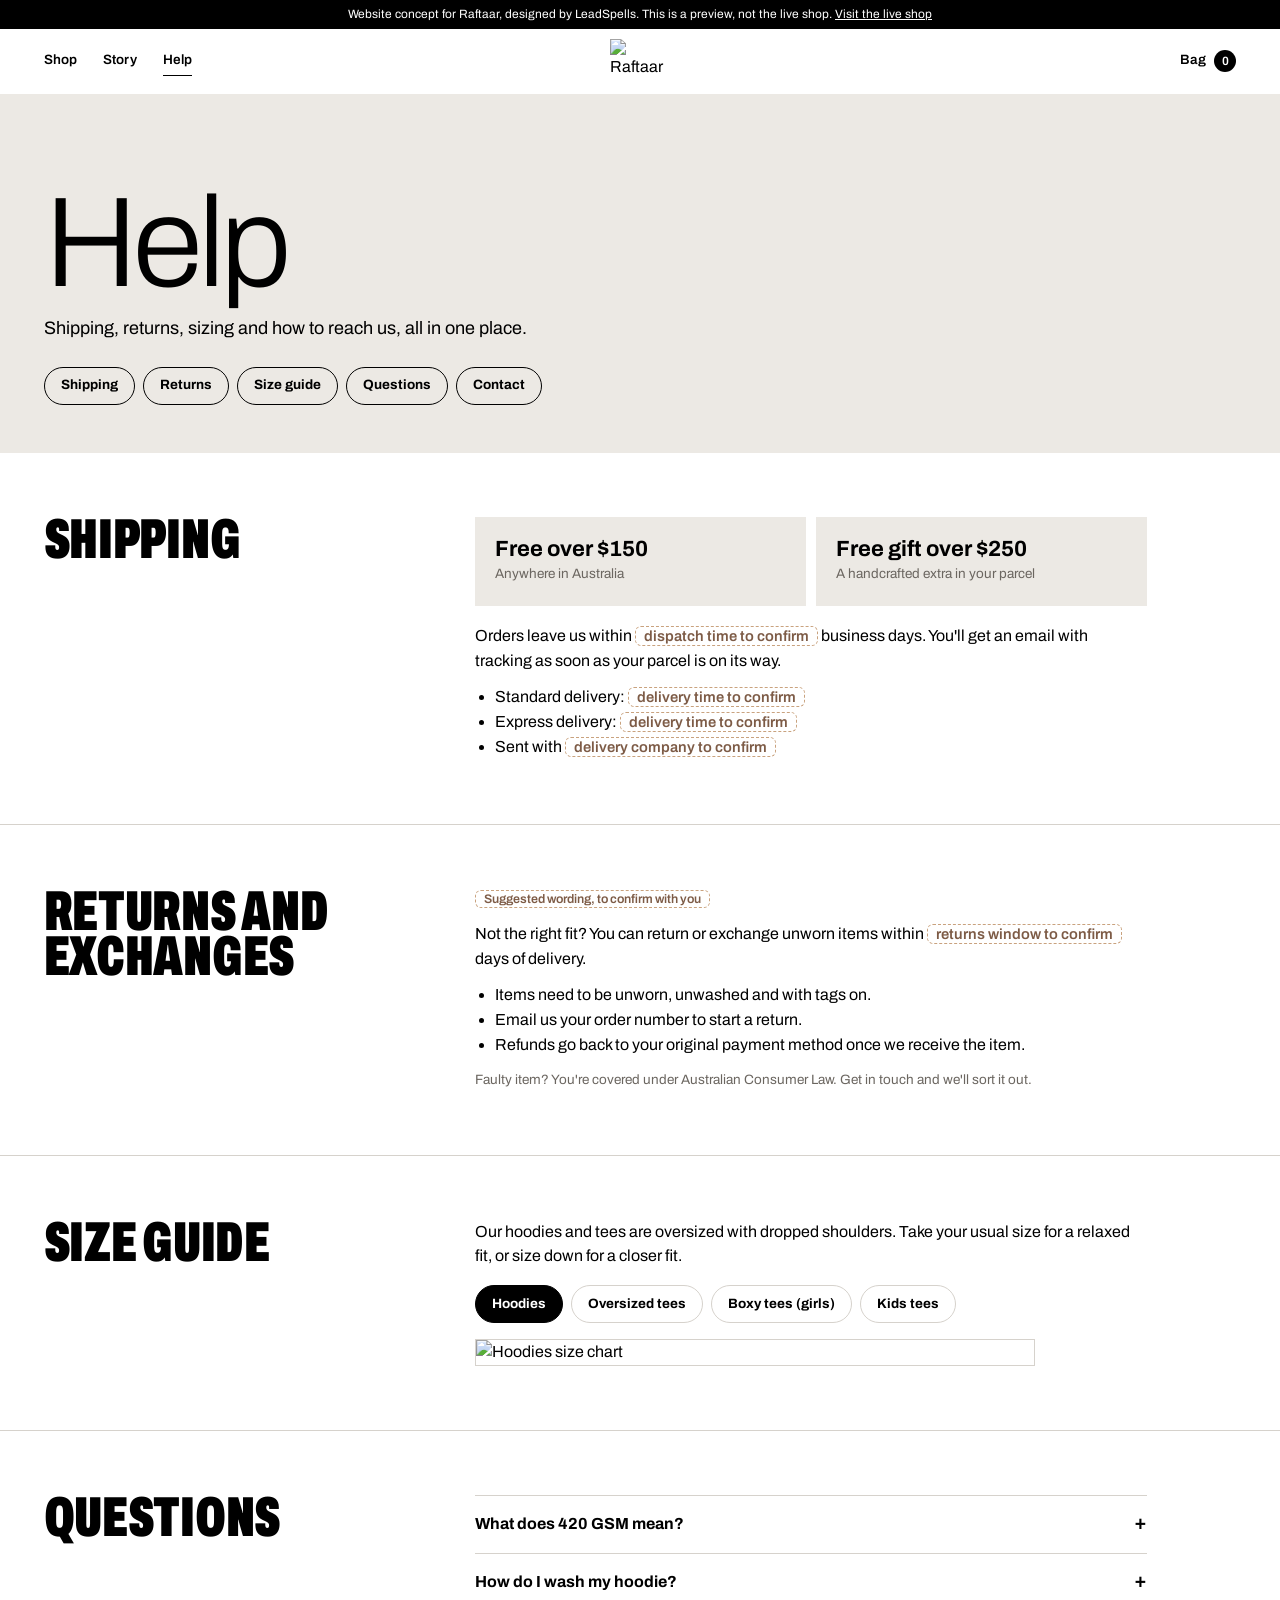
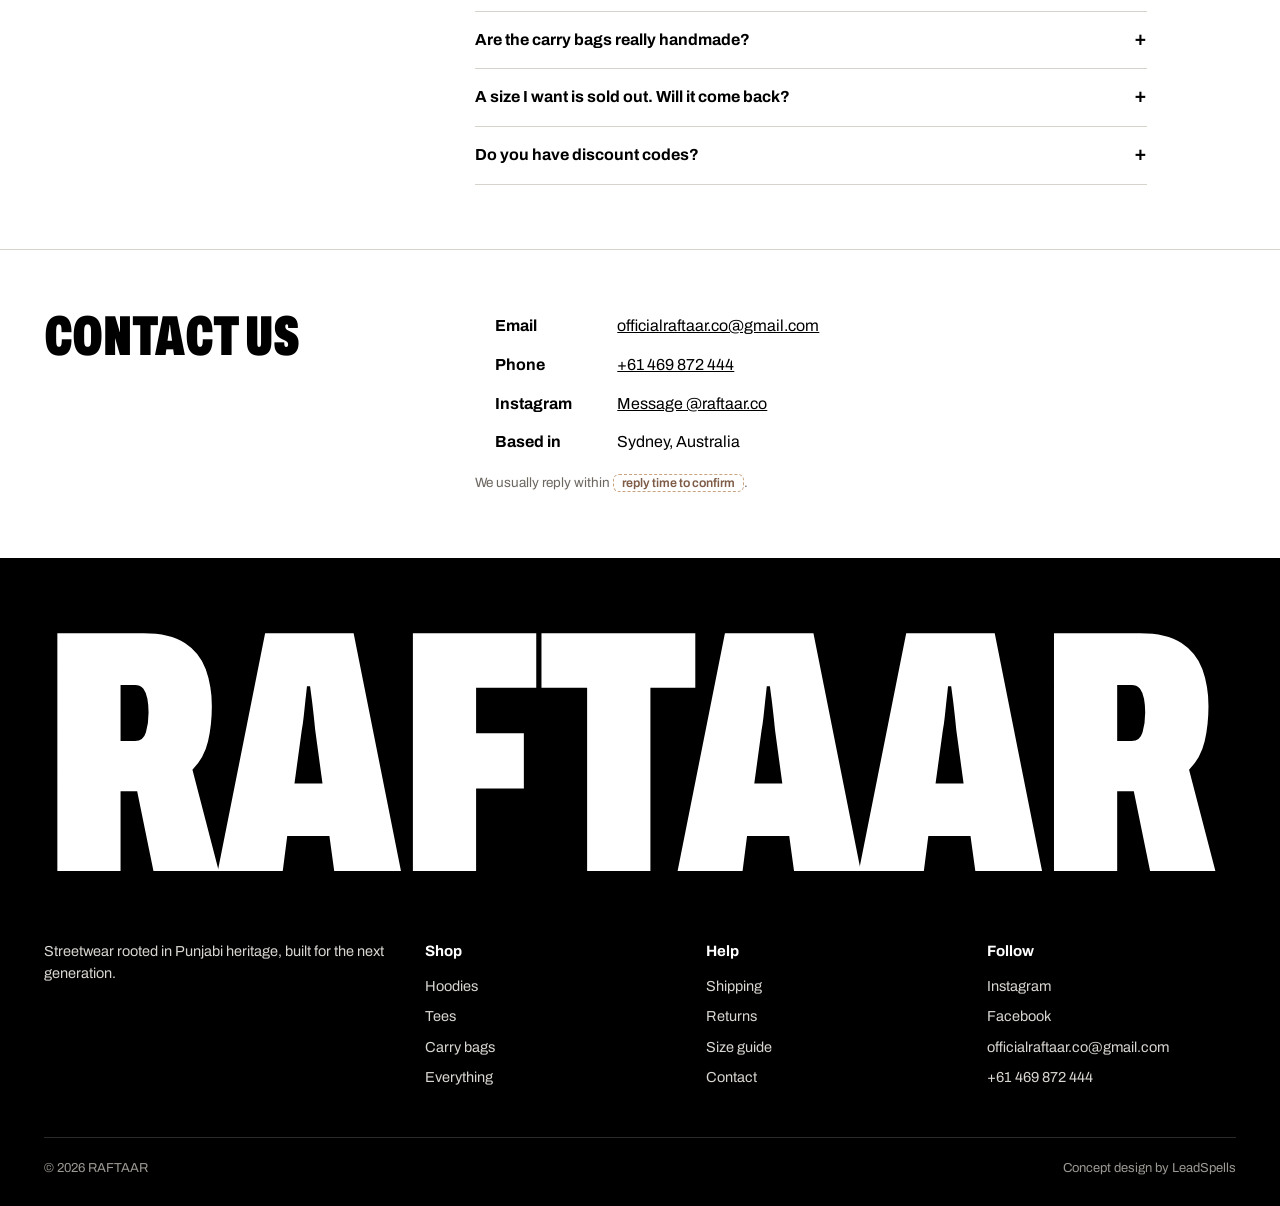
==== commit b1bf04cd: "Cache-bust assets, fit story words Co-Authored-By: Claude Opus 5.5 <noreply@anthropic.com> Claude-Se" ====
--- a/help.html
+++ b/help.html
@@ -7,7 +7,7 @@
 <title>Help | Raftaar concept</title>
 <link rel="preconnect" href="https://fonts.googleapis.com"><link rel="preconnect" href="https://fonts.gstatic.com" crossorigin>
 <link href="https://fonts.googleapis.com/css2?family=Archivo:wdth,wght@62..125,300..900&family=Noto+Sans+Gurmukhi:wght@700;900&display=swap" rel="stylesheet">
-<link rel="stylesheet" href="assets/site.css">
+<link rel="stylesheet" href="assets/site.css?v=4">
 </head>
 <body data-page="help">
 <div id="top"></div>
@@ -91,6 +91,6 @@
 </div>
 </main>
 <div id="foot"></div>
-<script src="assets/site.js"></script>
+<script src="assets/site.js?v=4"></script>
 </body>
 </html>
--- a/assets/site.css
+++ b/assets/site.css
@@ -122,9 +122,9 @@
 .sec-head{display:flex;justify-content:space-between;align-items:end;gap:24px;flex-wrap:wrap;padding:0 var(--pad);margin-bottom:clamp(28px,4vw,52px)}
 .sec-head h2{font-size:clamp(44px,6vw,96px)}
 .sec-head p{max-width:26em;color:var(--mute)}
-.rail{position:relative;height:clamp(330px,34vw,470px);display:flex;justify-content:center;align-items:flex-start;perspective:1200px;padding:0 var(--pad)}
+.rail{position:relative;height:clamp(330px,36vw,560px);display:flex;justify-content:center;align-items:flex-start;perspective:1200px;padding:0 var(--pad)}
 .rail::before{content:"";position:absolute;left:var(--pad);right:var(--pad);top:22px;height:6px;border-radius:6px;background:linear-gradient(180deg,#f1f0ee,#bdb9b2 55%,#7e7a73);box-shadow:0 3px 6px rgba(0,0,0,.12);z-index:3}
-.hang{position:relative;flex:0 0 auto;width:clamp(150px,15vw,210px);margin:0 clamp(-62px,-5.2vw,-44px);transition:margin .6s var(--ease);z-index:1;-webkit-tap-highlight-color:transparent}
+.hang{position:relative;flex:0 0 auto;width:clamp(150px,17vw,280px);margin:0 clamp(-80px,-5.8vw,-44px);transition:margin .6s var(--ease);z-index:1;-webkit-tap-highlight-color:transparent}
 .hang .hook{position:relative;z-index:4;display:block;width:44%;margin:0 auto -6px}
 .hang .g{position:relative;transform-origin:50% 0;transform:rotateY(68deg);transition:transform .8s var(--ease),filter .4s;filter:brightness(.92)}
 .hang .g img{width:100%;height:auto;filter:drop-shadow(0 16px 18px rgba(0,0,0,.18))}
@@ -142,9 +142,9 @@
 
 /* ---------- HOME/STORY: runway (full-length models in depth) ---------- */
 .runway{position:relative;background:var(--bone);height:min(100vh,940px);min-height:620px;overflow:hidden}
-.runway .side{position:absolute;left:var(--pad);top:clamp(48px,8vh,90px);z-index:5;max-width:300px}
+.runway .side{position:absolute;left:var(--pad);top:clamp(48px,8vh,90px);z-index:5;max-width:360px}
 .runway .side .k{font-size:13px;font-weight:600;letter-spacing:.14em;color:var(--mute)}
-.runway .side h2{font-size:clamp(44px,5vw,80px);margin:10px 0 14px}
+.runway .side h2{font-size:clamp(44px,4.4vw,72px);margin:10px 0 14px}
 .runway .side .who{border-top:1px solid var(--line);padding-top:14px;margin-top:6px}
 .runway .side .who b{display:block;font-size:20px}
 .runway .side .who span{color:var(--mute)}
@@ -182,7 +182,7 @@
 
 footer.site{background:var(--ink);color:#d9d6d1;padding:64px 0 28px;font-size:14.5px}
 footer.site .cols{display:grid;grid-template-columns:1.4fr 1fr 1fr 1fr;gap:32px}
-footer.site .big{font-size:clamp(80px,22vw,360px);overflow:hidden;color:#fff;margin-bottom:48px}
+footer.site .big{font-size:27vw;line-height:.78;overflow:hidden;color:#fff;margin-bottom:48px}
 footer.site h4{color:#fff;font-size:15px;margin-bottom:12px}
 footer.site ul{list-style:none;display:grid;gap:8px}
 footer.site a{text-decoration:none}
@@ -315,7 +315,7 @@
 .bgword-wrap .gur-outline{position:absolute;left:-1vw;bottom:-.22em;font-family:var(--gur);font-weight:900;color:transparent;-webkit-text-stroke:2px rgba(92,23,36,.2);font-size:clamp(120px,20vw,320px);line-height:1;pointer-events:none;white-space:nowrap}
 .meaning{display:grid;grid-template-columns:repeat(4,1fr);gap:2px;padding:0}
 .meaning a{position:relative;text-decoration:none;aspect-ratio:3/4.4;overflow:hidden;display:block}
-.meaning .w{position:absolute;left:0;right:0;top:14%;text-align:center;font-size:clamp(60px,8vw,140px);transition:transform .8s var(--ease)}
+.meaning .w{position:absolute;left:0;right:0;top:14%;text-align:center;font-size:clamp(40px,5vw,96px);transition:transform .8s var(--ease)}
 .meaning img{position:absolute;left:12%;right:12%;bottom:14%;width:76%;height:62%;object-fit:contain;filter:drop-shadow(0 26px 26px rgba(0,0,0,.3));transition:transform .8s var(--ease)}
 .meaning a:hover img{transform:translateY(-3%) scale(1.04)}
 .meaning a:hover .w{transform:scale(1.04)}
@@ -352,15 +352,17 @@
 .contact-list li{display:grid;grid-template-columns:110px 1fr;gap:12px}
 
 /* ---------- responsive ---------- */
+.pdp .right .acc2{display:none;margin-top:24px}
 @media (max-width:1100px){
   .pdp{grid-template-columns:1fr 1.2fr}
   .pdp .left{grid-column:1/-1}
   .pdp .left .acc{display:none}
   .pdp .right .acc2{display:block}
-  .grid-p{grid-template-columns:repeat(3,1fr)}
   .meaning{grid-template-columns:repeat(2,1fr)}
 }
-.pdp .right .acc2{display:none;margin-top:24px}
+@media (max-width:900px){
+  .grid-p{grid-template-columns:repeat(3,1fr)}
+}
 @media (max-width:760px){
   .top .bar{grid-template-columns:auto 1fr auto;height:58px}
   .top nav{display:none}
@@ -383,7 +385,7 @@
   .rail::-webkit-scrollbar{display:none}
   .rail::before{width:1400px;right:auto}
   .hang{width:150px;margin:0 -50px}
-  .hang:first-child{margin-left:-10px}
+  .hang:first-child{margin-left:0}
   .runway{height:720px}
   .runway .side{right:var(--pad);max-width:none;top:32px}
   .runway .side h2{font-size:44px}
@@ -405,6 +407,7 @@
   .story-hero p{left:var(--pad);right:var(--pad);top:120px;font-size:17px}
   .story-hero h1{font-size:24vw}
   .meaning{grid-template-columns:1fr 1fr}
+  .meaning .w{font-size:9.5vw}
   .totes{display:flex;overflow-x:auto;scrollbar-width:none}
   .totes a{flex:0 0 38vw}
   .hrow{grid-template-columns:1fr}
